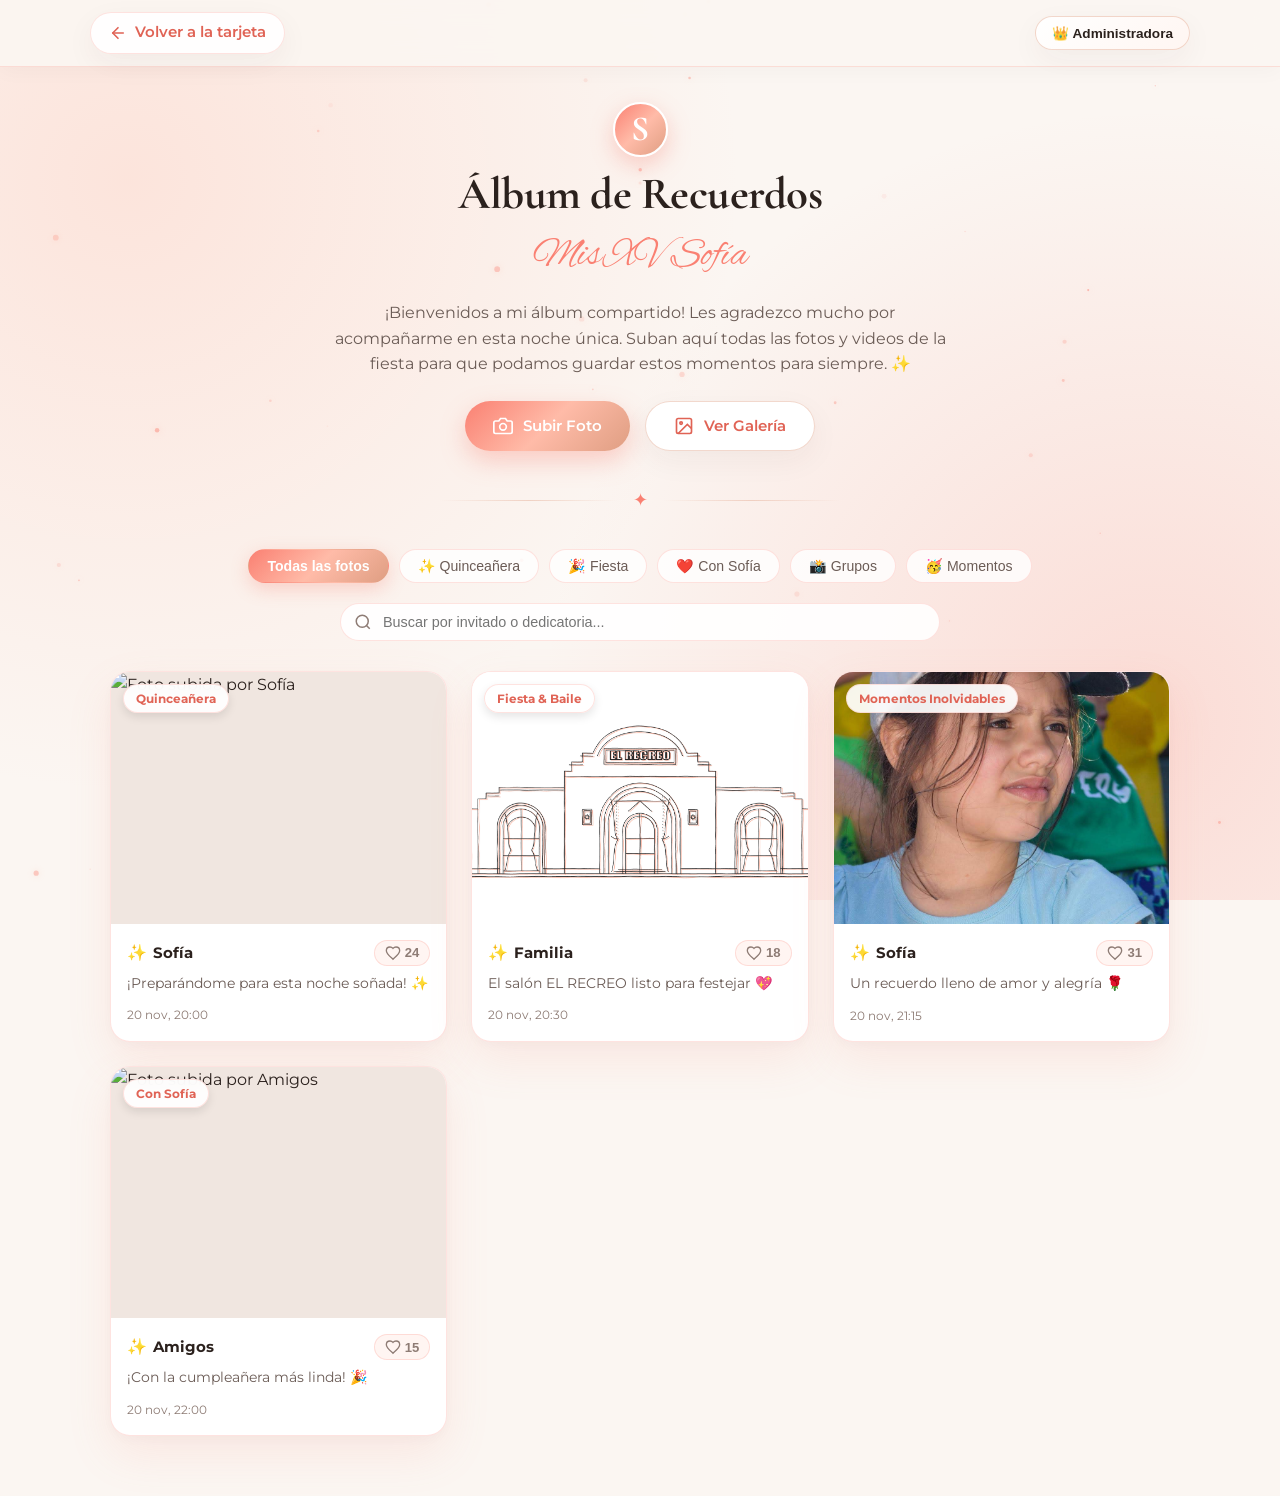
==== album/index.html @ 50b04f17 "Subir img al álbum oculto" ====
<!DOCTYPE html>
<html lang="es">

<head>
    <meta charset="UTF-8">
    <meta name="viewport" content="width=device-width, initial-scale=1.0">
    <title>Álbum de Fotos Compartido | Mis XV Sofía</title>

    <meta name="description"
        content="Álbum de fotos compartido para los 15 Años de Sofía. ¡Subí tus recuerdos y fotos de la fiesta!">
    <meta name="theme-color" content="#fa8072">

    <!-- Fuentes de Google Fonts -->
    <link rel="preconnect" href="https://fonts.googleapis.com">
    <link rel="preconnect" href="https://fonts.gstatic.com" crossorigin>
    <link
        href="https://fonts.googleapis.com/css2?family=Alex+Brush&family=Cormorant+Garamond:ital,wght@0,400;0,600;0,700;1,400;1,600&family=Montserrat:wght@300;400;500;600;700&display=swap"
        rel="stylesheet">

    <!-- Estilos del Álbum -->
    <link rel="stylesheet" href="style.css">
</head>

<body>

    <!-- Canvas de destellos de fondo -->
    <canvas id="sparkles-canvas"></canvas>

    <!-- NAVEGACIÓN Y HEADER DEL ÁLBUM -->
    <nav class="album-navbar">
        <div class="album-navbar-container">
            <!-- //cambiar enlace de retorno aquí si cambia la ruta -->
            <a href="../index.html" class="btn-back" title="Volver a la Invitación Digital">
                <svg viewBox="0 0 24 24" fill="none" stroke="currentColor" stroke-width="2.2" stroke-linecap="round" stroke-linejoin="round">
                    <line x1="19" y1="12" x2="5" y2="12"></line>
                    <polyline points="12 19 5 12 12 5"></polyline>
                </svg>
                <span>Volver a la tarjeta</span>
            </a>

            <div class="nav-actions">
                <button type="button" class="btn-admin-toggle" id="btn-admin-toggle" title="Modo Administradora para Sofía">
                    <span>👑 Administradora</span>
                </button>
            </div>
        </div>
    </nav>

    <!-- ENCABEZADO DE BIENVENIDA -->
    <header class="album-header-hero">
        <div class="monogram-badge">S</div>
        <h1 class="album-hero-title">Álbum de Recuerdos</h1>
        <div class="album-hero-subtitle">Mis XV Sofía</div>
        
        <p class="album-intro-text">
            ¡Bienvenidos a mi álbum compartido! Les agradezco mucho por acompañarme en esta noche única. 
            Suban aquí todas las fotos y videos de la fiesta para que podamos guardar estos momentos para siempre. ✨
        </p>

        <div class="album-quick-buttons">
            <a href="#upload-section" class="btn-cta btn-luxury" id="btn-toggle-upload">
                <svg width="20" height="20" viewBox="0 0 24 24" fill="none" stroke="currentColor" stroke-width="2">
                    <path d="M23 19a2 2 0 0 1-2 2H3a2 2 0 0 1-2-2V8a2 2 0 0 1 2-2h4l2-3h6l2 3h4a2 2 0 0 1 2 2z"></path>
                    <circle cx="12" cy="13" r="4"></circle>
                </svg>
                Subir Foto
            </a>

            <a href="#gallery-section" class="btn-cta btn-outline-luxury">
                <svg width="20" height="20" viewBox="0 0 24 24" fill="none" stroke="currentColor" stroke-width="2">
                    <rect x="3" y="3" width="18" height="18" rx="2" ry="2"></rect>
                    <circle cx="8.5" cy="8.5" r="1.5"></circle>
                    <polyline points="21 15 16 10 5 21"></polyline>
                </svg>
                Ver Galería
            </a>
        </div>
    </header>

    <div class="decorative-divider">
        <div class="divider-line"></div>
        <div class="divider-sparkle">✦</div>
        <div class="divider-line"></div>
    </div>

    <!-- SECCIÓN 1: FORMULARIO DE SUBIDA DE FOTOS (Oculta al entrar al álbum) -->
    <section class="upload-card-container" id="upload-section">
        <div class="upload-glass-card">
            <button type="button" class="upload-card-close-btn" id="upload-close-btn" title="Cerrar formulario">&times;</button>
            <h2 class="upload-card-title">
                <span>📸</span> Compartí tu Foto
            </h2>
            <p class="upload-card-subtitle">
                Elegí una foto de tu celular o computadora y dejá una dedicación para Sofía.
            </p>

            <form id="photo-upload-form">
                <div class="upload-form-grid">
                    <div class="form-group">
                        <label for="guest-name" class="form-label">Tu Nombre *</label>
                        <input type="text" id="guest-name" class="form-input" placeholder="Ej: María y Lucas" required>
                    </div>

                    <div class="form-group">
                        <label for="photo-category" class="form-label">Categoría</label>
                        <select id="photo-category" class="form-select">
                            <option value="Fiesta & Baile">🎉 Fiesta & Baile</option>
                            <option value="Quinceañera">✨ Quinceañera</option>
                            <option value="Con Sofía">❤️ Con Sofía</option>
                            <option value="Fotos Grupales">📸 Fotos Grupales</option>
                            <option value="Momentos Inolvidables">🥳 Momentos Inolvidables</option>
                        </select>
                    </div>

                    <div class="form-group full-width">
                        <label for="photo-caption" class="form-label">Dedicación o Mensaje (Opcional)</label>
                        <input type="text" id="photo-caption" class="form-input" placeholder="Escribí un mensaje lindo para la quinceañera...">
                    </div>

                    <div class="form-group full-width">
                        <label class="form-label">Seleccionar Imagen *</label>
                        
                        <div class="dropzone-box" id="dropzone">
                            <input type="file" id="photo-file" class="file-input-hidden" accept="image/*" required>
                            
                            <svg class="dropzone-icon" viewBox="0 0 24 24" fill="none" stroke="currentColor" stroke-width="1.8">
                                <path d="M21 15v4a2 2 0 0 1-2 2H5a2 2 0 0 1-2-2v-4"></path>
                                <polyline points="17 8 12 3 7 8"></polyline>
                                <line x1="12" y1="3" x2="12" y2="15"></line>
                            </svg>
                            <div class="dropzone-prompt">Hacé clic aquí o arrastrá tu foto</div>
                            <div class="dropzone-subprompt">Soporta formatos JPG, PNG, WEBP</div>
                        </div>

                        <!-- Previsualización de la foto antes de enviar -->
                        <div class="preview-container" id="preview-container">
                            <!-- //cambiar imagen de previsualización dinámicamente aquí -->
                            <img src="" alt="Vista previa" class="preview-img" id="preview-img">
                            <button type="button" class="btn-remove-preview" id="remove-preview-btn" title="Quitar imagen">&times;</button>
                        </div>
                    </div>
                </div>

                <div style="margin-top: 20px;">
                    <button type="submit" class="btn-cta btn-luxury upload-submit-btn">
                        <svg width="20" height="20" viewBox="0 0 24 24" fill="none" stroke="currentColor" stroke-width="2">
                            <line x1="22" y1="2" x2="11" y2="13"></line>
                            <polygon points="22 2 15 22 11 13 2 9 22 2"></polygon>
                        </svg>
                        Publicar en el Álbum
                    </button>
                </div>
            </form>
        </div>

        <div class="decorative-divider">
            <div class="divider-line"></div>
            <div class="divider-sparkle">✦</div>
            <div class="divider-line"></div>
        </div>
    </section>

    <!-- SECCIÓN 2: CONTROLES DE GALERÍA (FILTROS Y BÚSQUEDA) -->
    <div class="gallery-controls-container" id="gallery-section">
        <div class="filter-tabs">
            <button type="button" class="filter-tab-btn active" data-filter="ALL">Todas las fotos</button>
            <button type="button" class="filter-tab-btn" data-filter="Quinceañera">✨ Quinceañera</button>
            <button type="button" class="filter-tab-btn" data-filter="Fiesta & Baile">🎉 Fiesta</button>
            <button type="button" class="filter-tab-btn" data-filter="Con Sofía">❤️ Con Sofía</button>
            <button type="button" class="filter-tab-btn" data-filter="Fotos Grupales">📸 Grupos</button>
            <button type="button" class="filter-tab-btn" data-filter="Momentos Inolvidables">🥳 Momentos</button>
        </div>

        <div class="search-bar-row">
            <div class="search-input-wrapper">
                <svg viewBox="0 0 24 24" fill="none" stroke="currentColor" stroke-width="2">
                    <circle cx="11" cy="11" r="8"></circle>
                    <line x1="21" y1="21" x2="16.65" y2="16.65"></line>
                </svg>
                <input type="text" id="search-input" class="search-input" placeholder="Buscar por invitado o dedicatoria...">
            </div>
        </div>
    </div>

    <!-- SECCIÓN 3: GRID DE FOTOS EN LA GALERÍA -->
    <section class="gallery-section-container">
        <div class="gallery-grid" id="gallery-grid">
            <!-- Las fotos se cargarán dinámicamente mediante album.js -->
            <!-- //cambiar imagen aquí: Se autogeneran con fotos por defecto o fotos subidas -->
        </div>
    </section>

    <!-- MODAL LIGHTBOX (VISOR A PANTALLA COMPLETA) -->
    <div class="lightbox-backdrop" id="lightbox-modal" role="dialog" aria-modal="true">
        <div class="lightbox-content-card">
            <button type="button" class="lightbox-close-btn" id="lightbox-close-btn" title="Cerrar visor">&times;</button>

            <div class="lightbox-image-area">
                <!-- //cambiar imagen del lightbox aquí -->
                <img src="" alt="Vista ampliada" class="lightbox-main-img" id="lightbox-main-img">

                <button type="button" class="lightbox-nav-btn lightbox-prev-btn" id="lightbox-prev-btn" title="Foto anterior">
                    <svg width="24" height="24" viewBox="0 0 24 24" fill="none" stroke="currentColor" stroke-width="2.5">
                        <polyline points="15 18 9 12 15 6"></polyline>
                    </svg>
                </button>

                <button type="button" class="lightbox-nav-btn lightbox-next-btn" id="lightbox-next-btn" title="Siguiente foto">
                    <svg width="24" height="24" viewBox="0 0 24 24" fill="none" stroke="currentColor" stroke-width="2.5">
                        <polyline points="9 18 15 12 9 6"></polyline>
                    </svg>
                </button>
            </div>

            <div class="lightbox-details-area">
                <div class="lightbox-meta-header">
                    <div class="lightbox-category-badge" id="lightbox-category">Categoría</div>
                    <div class="lightbox-uploader-name" id="lightbox-uploader">Nombre</div>
                    <p class="lightbox-caption-text" id="lightbox-caption"></p>
                </div>

                <div class="lightbox-footer-row">
                    <span class="photo-date-text" id="lightbox-date"></span>

                    <button type="button" class="btn-like-heart" id="lightbox-like-btn">
                        <svg width="18" height="18" viewBox="0 0 24 24" fill="none" stroke="currentColor" stroke-width="2">
                            <path d="M12 21.35l-1.45-1.32C5.4 15.36 2 12.28 2 8.5 2 5.42 4.42 3 7.5 3c1.74 0 3.41.81 4.5 2.09C13.09 3.81 14.76 3 16.5 3 19.58 3 22 5.42 22 8.5c0 3.78-3.4 6.86-8.55 11.54L12 21.35z"/>
                        </svg>
                        <span id="lightbox-like-count">0</span>
                    </button>
                </div>
            </div>
        </div>
    </div>

    <!-- MODAL DE ACCESO ADMINISTRADORA -->
    <div class="admin-modal-backdrop" id="admin-modal" role="dialog" aria-modal="true">
        <div class="admin-modal-card">
            <button type="button" class="lightbox-close-btn" id="admin-close-btn" title="Cerrar">&times;</button>

            <div class="admin-modal-icon">👑</div>
            <h3 class="admin-modal-title">Modo Administradora</h3>
            <p class="admin-modal-text">Ingresá el PIN de seguridad de Sofía para gestionar y eliminar fotos del álbum.</p>

            <input type="password" id="admin-pin-input" class="pin-input-field" maxlength="8" placeholder="••••" autocomplete="off">
            
            <!-- //cambiar mensaje o PIN por defecto aquí (por defecto es 1515) -->
            <p class="pin-error-msg" id="pin-error-msg">PIN incorrecto. Intentá nuevamente.</p>

            <button type="button" class="btn-cta btn-luxury" id="admin-submit-btn" style="width: 100%;">
                Ingresar como Administradora
            </button>
        </div>
    </div>

    <!-- MODAL DE CONFIRMACIÓN SALIR DE MODO ADMINISTRADORA -->
    <div class="admin-modal-backdrop" id="admin-exit-modal" role="dialog" aria-modal="true">
        <div class="admin-modal-card">
            <button type="button" class="lightbox-close-btn" id="admin-exit-close-btn" title="Cerrar">&times;</button>

            <div class="admin-modal-icon admin-exit-icon">👑</div>
            <h3 class="admin-modal-title">¿Salir del Modo Administradora?</h3>
            <p class="admin-modal-text">Se desactivarán las funciones para gestionar y eliminar fotos del álbum.</p>

            <div class="admin-modal-actions">
                <button type="button" class="btn-cta btn-outline-luxury" id="admin-exit-cancel-btn">
                    Cancelar
                </button>
                <button type="button" class="btn-cta btn-luxury btn-danger-luxury" id="admin-exit-confirm-btn">
                    Sí, salir
                </button>
            </div>
        </div>
    </div>

    <!-- MODAL DE CONFIRMACIÓN ELIMINAR FOTO -->
    <div class="admin-modal-backdrop" id="delete-photo-modal" role="dialog" aria-modal="true">
        <div class="admin-modal-card">
            <button type="button" class="lightbox-close-btn" id="delete-close-btn" title="Cerrar">&times;</button>

            <div class="admin-modal-icon admin-exit-icon">🗑️</div>
            <h3 class="admin-modal-title">¿Eliminar foto?</h3>
            <p class="admin-modal-text">Esta acción no se puede deshacer. La foto se eliminará permanentemente del álbum.</p>

            <div class="admin-modal-actions">
                <button type="button" class="btn-cta btn-outline-luxury" id="delete-cancel-btn">
                    Cancelar
                </button>
                <button type="button" class="btn-cta btn-luxury btn-danger-luxury" id="delete-confirm-btn">
                    Sí, eliminar
                </button>
            </div>
        </div>
    </div>

    <!-- TOAST DE NOTIFICACIONES -->
    <div class="album-toast" id="album-toast">Mensaje de notificación</div>

    <!-- SCRIPT PRINCIPAL DEL ÁLBUM -->
    <script src="album.js"></script>
</body>

</html>
---- album/style.css ----
/* ==========================================================================
   ESTILOS DEDICADOS - ÁLBUM COMPARTIDO DE FOTOS (MIS XV SOFÍA)
   Colores Principales: #ffbba8 (Peach suave) & #fa8072 (Salmón coral)
   ========================================================================== */

:root {
  --primary: #fa8072;
  --primary-light: #ffbba8;
  --primary-dark: #e06355;
  --primary-glow: rgba(250, 128, 114, 0.35);

  --rose-gold: #df9e82;
  --gold-accent: #cda26f;
  --gold-gradient: linear-gradient(135deg, #fa8072 0%, #ffbba8 50%, #df9e82 100%);

  --bg-page: #fbf6f2;
  --bg-card: #ffffff;
  --bg-glass: rgba(255, 255, 255, 0.94);

  --text-main: #2b211d;
  --text-muted: #6b5c56;
  --text-light: #8e7c75;

  --border-delicate: rgba(250, 128, 114, 0.22);
  --border-gold: rgba(223, 158, 130, 0.4);

  --shadow-subtle: 0 10px 30px rgba(74, 44, 38, 0.05);
  --shadow-card: 0 18px 45px rgba(250, 128, 114, 0.12), 0 4px 15px rgba(0, 0, 0, 0.03);
  --shadow-float: 0 15px 35px rgba(250, 128, 114, 0.25);

  --font-serif: 'Cormorant Garamond', 'Playfair Display', Georgia, serif;
  --font-script: 'Alex Brush', 'Great Vibes', cursive;
  --font-sans: 'Montserrat', -apple-system, BlinkMacSystemFont, 'Segoe UI', Roboto, sans-serif;
}

/* Reset básico */
*,
*::before,
*::after {
  box-sizing: border-box;
  margin: 0;
  padding: 0;
}

html {
  scroll-behavior: smooth;
  font-size: 16px;
}

body {
  font-family: var(--font-sans);
  background-color: var(--bg-page);
  color: var(--text-main);
  line-height: 1.6;
  min-height: 100vh;
  position: relative;
  overflow-x: hidden;
  background-image:
    radial-gradient(circle at 10% 20%, rgba(255, 187, 168, 0.3) 0%, transparent 45%),
    radial-gradient(circle at 90% 80%, rgba(250, 128, 114, 0.22) 0%, transparent 45%);
  background-attachment: fixed;
  padding-bottom: 60px;
}

/* Canvas de destellos de fondo */
#sparkles-canvas {
  position: fixed;
  top: 0;
  left: 0;
  width: 100%;
  height: 100%;
  pointer-events: none;
  z-index: 1;
}

/* ==========================================================================
   NAVEGACIÓN / HEADER
   ========================================================================== */
.album-navbar {
  position: sticky;
  top: 0;
  z-index: 100;
  background: rgba(251, 246, 242, 0.88);
  backdrop-filter: blur(12px);
  -webkit-backdrop-filter: blur(12px);
  border-bottom: 1px solid var(--border-delicate);
  box-shadow: 0 4px 20px rgba(0, 0, 0, 0.03);
  padding: 12px 24px;
}

.album-navbar-container {
  max-width: 1100px;
  margin: 0 auto;
  display: flex;
  justify-content: space-between;
  align-items: center;
  gap: 15px;
}

.btn-back {
  display: inline-flex;
  align-items: center;
  gap: 8px;
  text-decoration: none;
  color: var(--primary-dark);
  font-weight: 600;
  font-size: 0.92rem;
  padding: 8px 18px;
  background: rgba(255, 255, 255, 0.9);
  border: 1px solid var(--border-delicate);
  border-radius: 50px;
  transition: all 0.3s ease;
  box-shadow: var(--shadow-subtle);
}

.btn-back:hover {
  background: var(--primary);
  color: #ffffff;
  border-color: var(--primary);
  transform: translateY(-2px);
  box-shadow: 0 6px 16px rgba(250, 128, 114, 0.3);
}

.btn-back svg {
  width: 18px;
  height: 18px;
  transition: transform 0.3s ease;
}

.btn-back:hover svg {
  transform: translateX(-3px);
}

.nav-actions {
  display: flex;
  align-items: center;
  gap: 12px;
}

.btn-admin-toggle {
  display: inline-flex;
  align-items: center;
  gap: 6px;
  background: linear-gradient(135deg, #ffffff 0%, #fff6f2 100%);
  border: 1px solid var(--border-gold);
  color: var(--text-main);
  padding: 8px 16px;
  border-radius: 50px;
  font-size: 0.85rem;
  font-weight: 600;
  cursor: pointer;
  transition: all 0.3s ease;
  box-shadow: var(--shadow-subtle);
}

.btn-admin-toggle:hover {
  border-color: var(--primary);
  color: var(--primary-dark);
  transform: translateY(-2px);
  box-shadow: 0 6px 16px rgba(223, 158, 130, 0.25);
}

.admin-active-badge {
  display: none;
  background: var(--primary-dark);
  color: #ffffff;
  font-size: 0.75rem;
  padding: 4px 10px;
  border-radius: 20px;
  font-weight: 700;
  letter-spacing: 0.5px;
  text-transform: uppercase;
  box-shadow: 0 2px 8px rgba(224, 99, 85, 0.4);
}

body.admin-mode .admin-active-badge {
  display: inline-block;
}

/* ==========================================================================
   BANNER DE ENCABEZADO
   ========================================================================== */
.album-header-hero {
  position: relative;
  z-index: 2;
  max-width: 900px;
  margin: 35px auto 25px auto;
  text-align: center;
  padding: 0 20px;
}

.monogram-badge {
  width: 55px;
  height: 55px;
  margin: 0 auto 12px auto;
  border-radius: 50%;
  background: var(--gold-gradient);
  color: #ffffff;
  font-family: var(--font-serif);
  font-size: 2.2rem;
  font-weight: 700;
  display: flex;
  align-items: center;
  justify-content: center;
  box-shadow: 0 8px 22px rgba(250, 128, 114, 0.35);
  border: 2px solid #ffffff;
}

.album-hero-title {
  font-family: var(--font-serif);
  font-size: 2.8rem;
  font-weight: 700;
  color: var(--text-main);
  letter-spacing: -0.5px;
  margin-bottom: 4px;
  line-height: 1.15;
}

.album-hero-subtitle {
  font-family: var(--font-script);
  font-size: 2.5rem;
  color: var(--primary);
  margin-bottom: 12px;
}

.album-intro-text {
  max-width: 620px;
  margin: 0 auto 24px auto;
  color: var(--text-muted);
  font-size: 1rem;
  line-height: 1.6;
}

.album-quick-buttons {
  display: flex;
  justify-content: center;
  gap: 15px;
  flex-wrap: wrap;
}

/* Botones con diseño de lujo */
.btn-cta {
  display: inline-flex;
  align-items: center;
  justify-content: center;
  gap: 10px;
  padding: 12px 28px;
  border-radius: 50px;
  font-family: var(--font-sans);
  font-size: 0.95rem;
  font-weight: 600;
  text-decoration: none;
  cursor: pointer;
  border: none;
  transition: all 0.35s cubic-bezier(0.25, 1, 0.5, 1);
}

.btn-luxury {
  background: var(--gold-gradient);
  color: #ffffff;
  box-shadow: 0 10px 25px rgba(250, 128, 114, 0.35);
}

.btn-luxury:hover {
  transform: translateY(-3px) scale(1.02);
  box-shadow: 0 15px 32px rgba(250, 128, 114, 0.45);
}

.btn-outline-luxury {
  background: var(--bg-card);
  color: var(--primary-dark);
  border: 1px solid var(--border-gold);
  box-shadow: var(--shadow-subtle);
}

.btn-outline-luxury:hover {
  border-color: var(--primary);
  background: rgba(255, 187, 168, 0.15);
  transform: translateY(-3px);
  box-shadow: 0 10px 25px rgba(250, 128, 114, 0.18);
}

/* Divisores decorativos */
.decorative-divider {
  display: flex;
  align-items: center;
  justify-content: center;
  gap: 15px;
  max-width: 400px;
  margin: 35px auto;
}

.divider-line {
  flex: 1;
  height: 1px;
  background: linear-gradient(90deg, transparent, var(--border-gold), transparent);
}

.divider-sparkle {
  color: var(--primary);
  font-size: 1.1rem;
}

/* ==========================================================================
   SECCIÓN 1: FORMULARIO DE SUBIDA (COMPARTIR FOTO)
   ========================================================================== */
.upload-card-container {
  position: relative;
  z-index: 2;
  max-width: 780px;
  margin: 0 auto 40px auto;
  padding: 0 20px;
  display: none; /* Oculta por defecto al entrar al álbum */
}

.upload-card-container.active {
  display: block;
  animation: fadeInUpload 0.4s cubic-bezier(0.16, 1, 0.3, 1) forwards;
}

@keyframes fadeInUpload {
  from {
    opacity: 0;
    transform: translateY(-16px);
  }
  to {
    opacity: 1;
    transform: translateY(0);
  }
}

.upload-glass-card {
  background: var(--bg-glass);
  backdrop-filter: blur(16px);
  -webkit-backdrop-filter: blur(16px);
  border: 1px solid var(--border-gold);
  border-radius: 24px;
  padding: 32px;
  box-shadow: var(--shadow-card);
  position: relative;
  overflow: hidden;
}

/* Botón cerrar tarjeta de subida */
.upload-card-close-btn {
  position: absolute;
  top: 18px;
  right: 18px;
  background: rgba(223, 158, 130, 0.15);
  border: 1px solid var(--border-gold);
  width: 36px;
  height: 36px;
  border-radius: 50%;
  cursor: pointer;
  font-size: 1.35rem;
  line-height: 1;
  display: flex;
  align-items: center;
  justify-content: center;
  color: var(--text-main);
  transition: all 0.3s ease;
  z-index: 10;
}

.upload-card-close-btn:hover {
  background: var(--primary);
  color: #ffffff;
  transform: rotate(90deg) scale(1.06);
  box-shadow: 0 4px 12px rgba(250, 128, 114, 0.35);
}

.upload-card-title {
  font-family: var(--font-serif);
  font-size: 1.8rem;
  font-weight: 700;
  color: var(--text-main);
  text-align: center;
  margin-bottom: 6px;
  display: flex;
  align-items: center;
  justify-content: center;
  gap: 10px;
  padding: 0 40px;
}

.upload-card-subtitle {
  text-align: center;
  color: var(--text-muted);
  font-size: 0.92rem;
  margin-bottom: 24px;
}

.upload-form-grid {
  display: grid;
  grid-template-columns: 1fr 1fr;
  gap: 18px;
}

@media (max-width: 640px) {
  .upload-form-grid {
    grid-template-columns: 1fr;
  }
}

.form-group {
  display: flex;
  flex-direction: column;
  gap: 6px;
}

.form-group.full-width {
  grid-column: 1 / -1;
}

.form-label {
  font-size: 0.85rem;
  font-weight: 600;
  color: var(--text-main);
  text-transform: uppercase;
  letter-spacing: 0.5px;
}

.form-input,
.form-select {
  width: 100%;
  padding: 12px 16px;
  border-radius: 12px;
  border: 1px solid rgba(223, 158, 130, 0.4);
  background: rgba(255, 255, 255, 0.9);
  font-family: var(--font-sans);
  font-size: 0.95rem;
  color: var(--text-main);
  outline: none;
  transition: all 0.3s ease;
}

.form-input:focus,
.form-select:focus {
  border-color: var(--primary);
  box-shadow: 0 0 0 4px rgba(250, 128, 114, 0.18);
  background: #ffffff;
}

/* Área de Dropzone */
.dropzone-box {
  border: 2px dashed rgba(250, 128, 114, 0.45);
  border-radius: 16px;
  padding: 25px 20px;
  text-align: center;
  background: rgba(255, 255, 255, 0.6);
  cursor: pointer;
  transition: all 0.3s ease;
  position: relative;
  display: flex;
  flex-direction: column;
  align-items: center;
  justify-content: center;
  min-height: 150px;
}

.dropzone-box:hover,
.dropzone-box.dragover {
  border-color: var(--primary);
  background: rgba(255, 187, 168, 0.2);
  transform: scale(1.01);
}

.dropzone-icon {
  width: 44px;
  height: 44px;
  color: var(--primary);
  margin-bottom: 10px;
}

.dropzone-prompt {
  font-size: 0.92rem;
  font-weight: 600;
  color: var(--text-main);
}

.dropzone-subprompt {
  font-size: 0.8rem;
  color: var(--text-light);
  margin-top: 4px;
}

.file-input-hidden {
  position: absolute;
  top: 0;
  left: 0;
  width: 100%;
  height: 100%;
  opacity: 0;
  cursor: pointer;
}

/* Vista previa de imagen antes de subir */
.preview-container {
  display: none;
  margin-top: 15px;
  position: relative;
  border-radius: 12px;
  overflow: hidden;
  border: 1px solid var(--border-gold);
  max-height: 220px;
}

.preview-container.active {
  display: block;
}

.preview-img {
  width: 100%;
  height: 200px;
  object-fit: cover;
  display: block;
}

.btn-remove-preview {
  position: absolute;
  top: 10px;
  right: 10px;
  background: rgba(0, 0, 0, 0.65);
  color: #ffffff;
  border: none;
  width: 30px;
  height: 30px;
  border-radius: 50%;
  cursor: pointer;
  display: flex;
  align-items: center;
  justify-content: center;
  font-size: 1rem;
  transition: background 0.2s ease;
}

.btn-remove-preview:hover {
  background: var(--primary-dark);
}

.upload-submit-btn {
  margin-top: 10px;
  width: 100%;
}

/* ==========================================================================
   SECCIÓN 2: FILTROS Y BÚSQUEDA
   ========================================================================== */
.gallery-controls-container {
  position: relative;
  z-index: 2;
  max-width: 1100px;
  margin: 0 auto 30px auto;
  padding: 0 20px;
  display: flex;
  flex-direction: column;
  gap: 20px;
}

.filter-tabs {
  display: flex;
  justify-content: center;
  align-items: center;
  gap: 10px;
  flex-wrap: wrap;
}

.filter-tab-btn {
  background: rgba(255, 255, 255, 0.8);
  border: 1px solid var(--border-delicate);
  color: var(--text-muted);
  padding: 8px 18px;
  border-radius: 50px;
  font-size: 0.88rem;
  font-weight: 500;
  cursor: pointer;
  transition: all 0.3s ease;
}

.filter-tab-btn:hover {
  background: #ffffff;
  color: var(--primary-dark);
  border-color: var(--border-gold);
}

.filter-tab-btn.active {
  background: var(--gold-gradient);
  color: #ffffff;
  border-color: transparent;
  font-weight: 600;
  box-shadow: 0 6px 18px rgba(250, 128, 114, 0.3);
}

.search-bar-row {
  display: flex;
  justify-content: space-between;
  align-items: center;
  gap: 15px;
  max-width: 600px;
  margin: 0 auto;
  width: 100%;
}

.search-input-wrapper {
  position: relative;
  width: 100%;
}

.search-input-wrapper svg {
  position: absolute;
  left: 14px;
  top: 50%;
  transform: translateY(-50%);
  width: 18px;
  height: 18px;
  color: var(--text-light);
}

.search-input {
  width: 100%;
  padding: 10px 16px 10px 42px;
  border-radius: 50px;
  border: 1px solid var(--border-delicate);
  background: rgba(255, 255, 255, 0.9);
  outline: none;
  font-size: 0.9rem;
  transition: all 0.3s ease;
}

.search-input:focus {
  border-color: var(--primary);
  box-shadow: 0 0 0 3px rgba(250, 128, 114, 0.15);
  background: #ffffff;
}

/* ==========================================================================
   SECCIÓN 3: GALERÍA DE FOTOS
   ========================================================================== */
.gallery-section-container {
  position: relative;
  z-index: 2;
  max-width: 1100px;
  margin: 0 auto;
  padding: 0 20px;
}

.gallery-grid {
  display: grid;
  grid-template-columns: repeat(auto-fill, minmax(280px, 1fr));
  gap: 24px;
}

/* Tarjeta individual de foto */
.photo-card {
  background: var(--bg-card);
  border-radius: 20px;
  overflow: hidden;
  box-shadow: var(--shadow-card);
  border: 1px solid var(--border-delicate);
  transition: all 0.4s cubic-bezier(0.175, 0.885, 0.32, 1.275);
  display: flex;
  flex-direction: column;
  position: relative;
  animation: fadeInCard 0.5s ease forwards;
}

@keyframes fadeInCard {
  from {
    opacity: 0;
    transform: translateY(20px);
  }
  to {
    opacity: 1;
    transform: translateY(0);
  }
}

.photo-card:hover {
  transform: translateY(-8px);
  box-shadow: 0 22px 48px rgba(250, 128, 114, 0.22);
  border-color: var(--border-gold);
}

.photo-img-wrapper {
  position: relative;
  width: 100%;
  aspect-ratio: 4 / 3;
  overflow: hidden;
  cursor: pointer;
  background: #f0e6e0;
}

.photo-img {
  width: 100%;
  height: 100%;
  object-fit: cover;
  transition: transform 0.6s cubic-bezier(0.25, 1, 0.5, 1);
}

.photo-card:hover .photo-img {
  transform: scale(1.08);
}

.photo-overlay-view {
  position: absolute;
  inset: 0;
  background: rgba(0, 0, 0, 0.3);
  display: flex;
  align-items: center;
  justify-content: center;
  opacity: 0;
  transition: opacity 0.3s ease;
}

.photo-card:hover .photo-overlay-view {
  opacity: 1;
}

.view-zoom-badge {
  background: rgba(255, 255, 255, 0.9);
  color: var(--primary-dark);
  padding: 8px 16px;
  border-radius: 50px;
  font-size: 0.85rem;
  font-weight: 600;
  display: flex;
  align-items: center;
  gap: 6px;
  transform: scale(0.9);
  transition: transform 0.3s ease;
}

.photo-card:hover .view-zoom-badge {
  transform: scale(1);
}

/* Tag de Categoría sobre la imagen */
.photo-category-tag {
  position: absolute;
  top: 12px;
  left: 12px;
  background: rgba(255, 255, 255, 0.92);
  backdrop-filter: blur(6px);
  color: var(--primary-dark);
  font-size: 0.75rem;
  font-weight: 700;
  padding: 4px 12px;
  border-radius: 20px;
  box-shadow: 0 4px 10px rgba(0, 0, 0, 0.1);
  border: 1px solid var(--border-delicate);
}

/* Botón de eliminación solo en Modo Admin */
.btn-delete-photo {
  display: none;
  position: absolute;
  top: 12px;
  right: 12px;
  background: #e06355;
  color: #ffffff;
  border: none;
  width: 34px;
  height: 34px;
  border-radius: 50%;
  cursor: pointer;
  z-index: 10;
  box-shadow: 0 4px 12px rgba(224, 99, 85, 0.4);
  transition: all 0.3s ease;
  align-items: center;
  justify-content: center;
}

body.admin-mode .btn-delete-photo {
  display: flex;
}

.btn-delete-photo:hover {
  background: #c0392b;
  transform: scale(1.15) rotate(5deg);
}

.photo-card-info {
  padding: 16px;
  display: flex;
  flex-direction: column;
  gap: 8px;
  flex-grow: 1;
  justify-content: space-between;
}

.photo-author-row {
  display: flex;
  justify-content: space-between;
  align-items: center;
}

.photo-author-name {
  font-weight: 700;
  font-size: 0.95rem;
  color: var(--text-main);
  display: flex;
  align-items: center;
  gap: 6px;
}

.photo-author-icon {
  color: var(--primary);
  font-size: 1rem;
}

.btn-like-heart {
  background: rgba(255, 187, 168, 0.15);
  border: 1px solid var(--border-delicate);
  color: var(--text-light);
  padding: 4px 10px;
  border-radius: 20px;
  font-size: 0.82rem;
  font-weight: 600;
  cursor: pointer;
  display: inline-flex;
  align-items: center;
  gap: 4px;
  transition: all 0.3s ease;
}

.btn-like-heart:hover,
.btn-like-heart.liked {
  background: rgba(250, 128, 114, 0.15);
  color: var(--primary-dark);
  border-color: var(--primary);
}

.btn-like-heart.liked svg {
  fill: var(--primary);
  stroke: var(--primary);
  animation: heartPulse 0.4s ease;
}

@keyframes heartPulse {
  0% { transform: scale(1); }
  50% { transform: scale(1.3); }
  100% { transform: scale(1); }
}

.photo-caption-text {
  font-size: 0.88rem;
  color: var(--text-muted);
  line-height: 1.4;
}

.photo-date-text {
  font-size: 0.75rem;
  color: var(--text-light);
  margin-top: 4px;
}

/* Estado vacío de Galería */
.empty-gallery-box {
  grid-column: 1 / -1;
  text-align: center;
  padding: 60px 20px;
  background: var(--bg-glass);
  border-radius: 24px;
  border: 1px dashed var(--border-gold);
}

.empty-gallery-icon {
  font-size: 3.5rem;
  margin-bottom: 12px;
}

.empty-gallery-title {
  font-family: var(--font-serif);
  font-size: 1.6rem;
  color: var(--text-main);
  margin-bottom: 6px;
}

.empty-gallery-text {
  color: var(--text-muted);
  font-size: 0.95rem;
}

/* ==========================================================================
   MODAL LIGHTBOX (VISOR DE FOTOS)
   ========================================================================== */
.lightbox-backdrop {
  position: fixed;
  inset: 0;
  z-index: 1000;
  background: rgba(20, 15, 14, 0.88);
  backdrop-filter: blur(12px);
  -webkit-backdrop-filter: blur(12px);
  display: flex;
  align-items: center;
  justify-content: center;
  opacity: 0;
  visibility: hidden;
  transition: all 0.3s ease;
  padding: 20px;
}

.lightbox-backdrop.active {
  opacity: 1;
  visibility: visible;
}

.lightbox-content-card {
  background: var(--bg-card);
  max-width: 950px;
  width: 100%;
  max-height: 90vh;
  border-radius: 24px;
  overflow: hidden;
  box-shadow: 0 30px 70px rgba(0, 0, 0, 0.4);
  display: grid;
  grid-template-columns: 1.4fr 1fr;
  position: relative;
  transform: scale(0.95);
  transition: transform 0.3s cubic-bezier(0.175, 0.885, 0.32, 1.275);
}

.lightbox-backdrop.active .lightbox-content-card {
  transform: scale(1);
}

@media (max-width: 768px) {
  .lightbox-content-card {
    grid-template-columns: 1fr;
    max-height: 94vh;
    overflow-y: auto;
  }
}

.lightbox-image-area {
  background: #110e0d;
  display: flex;
  align-items: center;
  justify-content: center;
  position: relative;
  min-height: 300px;
}

.lightbox-main-img {
  max-width: 100%;
  max-height: 75vh;
  object-fit: contain;
  display: block;
}

.lightbox-nav-btn {
  position: absolute;
  top: 50%;
  transform: translateY(-50%);
  background: rgba(255, 255, 255, 0.2);
  color: #ffffff;
  border: none;
  width: 44px;
  height: 44px;
  border-radius: 50%;
  cursor: pointer;
  display: flex;
  align-items: center;
  justify-content: center;
  transition: all 0.3s ease;
  backdrop-filter: blur(4px);
}

.lightbox-nav-btn:hover {
  background: var(--primary);
  transform: translateY(-50%) scale(1.1);
}

.lightbox-prev-btn { left: 15px; }
.lightbox-next-btn { right: 15px; }

.lightbox-details-area {
  padding: 30px;
  display: flex;
  flex-direction: column;
  justify-content: space-between;
  background: #ffffff;
}

.lightbox-close-btn {
  position: absolute;
  top: 15px;
  right: 15px;
  background: rgba(0, 0, 0, 0.1);
  border: none;
  width: 36px;
  height: 36px;
  border-radius: 50%;
  cursor: pointer;
  font-size: 1.2rem;
  display: flex;
  align-items: center;
  justify-content: center;
  color: var(--text-main);
  transition: all 0.3s ease;
  z-index: 10;
}

.lightbox-close-btn:hover {
  background: var(--primary);
  color: #ffffff;
}

.lightbox-meta-header {
  display: flex;
  flex-direction: column;
  gap: 10px;
}

.lightbox-uploader-name {
  font-family: var(--font-serif);
  font-size: 1.8rem;
  font-weight: 700;
  color: var(--text-main);
}

.lightbox-category-badge {
  align-self: flex-start;
  background: rgba(255, 187, 168, 0.25);
  color: var(--primary-dark);
  font-size: 0.8rem;
  font-weight: 700;
  padding: 4px 12px;
  border-radius: 20px;
}

.lightbox-caption-text {
  font-size: 1rem;
  color: var(--text-muted);
  line-height: 1.6;
  margin: 15px 0;
}

.lightbox-footer-row {
  display: flex;
  justify-content: space-between;
  align-items: center;
  border-top: 1px solid var(--border-delicate);
  padding-top: 15px;
}

/* ==========================================================================
   MODAL ADMIN (ACCESO CON CLAVE)
   ========================================================================== */
.admin-modal-backdrop {
  position: fixed;
  inset: 0;
  z-index: 1100;
  background: rgba(20, 15, 14, 0.8);
  backdrop-filter: blur(10px);
  display: flex;
  align-items: center;
  justify-content: center;
  opacity: 0;
  visibility: hidden;
  transition: all 0.3s ease;
  padding: 20px;
}

.admin-modal-backdrop.active {
  opacity: 1;
  visibility: visible;
}

.admin-modal-card {
  background: var(--bg-card);
  max-width: 420px;
  width: 100%;
  border-radius: 24px;
  padding: 30px;
  box-shadow: 0 20px 50px rgba(0, 0, 0, 0.3);
  border: 1px solid var(--border-gold);
  text-align: center;
  position: relative;
  transform: translateY(20px);
  transition: transform 0.3s ease;
}

.admin-modal-backdrop.active .admin-modal-card {
  transform: translateY(0);
}

.admin-modal-icon {
  width: 50px;
  height: 50px;
  background: rgba(255, 187, 168, 0.3);
  border-radius: 50%;
  display: flex;
  align-items: center;
  justify-content: center;
  margin: 0 auto 15px auto;
  font-size: 1.6rem;
}

.admin-modal-title {
  font-family: var(--font-serif);
  font-size: 1.6rem;
  font-weight: 700;
  margin-bottom: 6px;
}

.admin-modal-text {
  font-size: 0.9rem;
  color: var(--text-muted);
  margin-bottom: 20px;
}

.pin-input-field {
  width: 100%;
  text-align: center;
  font-size: 1.4rem;
  letter-spacing: 6px;
  font-weight: 700;
  padding: 12px;
  border-radius: 12px;
  border: 2px solid var(--border-gold);
  margin-bottom: 15px;
  outline: none;
}

.pin-input-field:focus {
  border-color: var(--primary);
  box-shadow: 0 0 0 4px rgba(250, 128, 114, 0.2);
}

.pin-error-msg {
  color: #e06355;
  font-size: 0.85rem;
  font-weight: 600;
  margin-bottom: 12px;
  display: none;
}

.admin-exit-icon {
  background: rgba(224, 99, 85, 0.15);
  color: var(--primary-dark);
}

.admin-modal-actions {
  display: flex;
  gap: 12px;
  justify-content: center;
  margin-top: 20px;
}

.admin-modal-actions .btn-cta {
  flex: 1;
  padding: 11px 16px;
  font-size: 0.9rem;
  border-radius: 14px;
}

.btn-danger-luxury {
  background: linear-gradient(135deg, #e06355 0%, #fa8072 100%);
  color: #ffffff;
  box-shadow: 0 10px 25px rgba(224, 99, 85, 0.35);
}

.btn-danger-luxury:hover {
  transform: translateY(-3px) scale(1.02);
  box-shadow: 0 15px 32px rgba(224, 99, 85, 0.45);
}

/* ==========================================================================
   TOAST NOTIFICACIONES
   ========================================================================== */
.album-toast {
  position: fixed;
  bottom: 30px;
  right: 30px;
  background: var(--text-main);
  color: #ffffff;
  padding: 12px 24px;
  border-radius: 50px;
  font-size: 0.9rem;
  font-weight: 600;
  box-shadow: 0 10px 25px rgba(0, 0, 0, 0.25);
  display: flex;
  align-items: center;
  gap: 10px;
  transform: translateY(100px);
  opacity: 0;
  transition: all 0.4s cubic-bezier(0.175, 0.885, 0.32, 1.275);
  z-index: 2000;
}

.album-toast.show {
  transform: translateY(0);
  opacity: 1;
}

.album-toast.success {
  background: #27ae60;
}

.album-toast.danger {
  background: #e06355;
}

/* ==========================================================================
   RESPONSIVE DESIGN
   ========================================================================== */
@media (max-width: 576px) {
  .album-hero-title {
    font-size: 2.2rem;
  }
  .album-hero-subtitle {
    font-size: 2rem;
  }
  .upload-glass-card {
    padding: 20px 16px;
  }
  .gallery-grid {
    grid-template-columns: 1fr;
  }
}
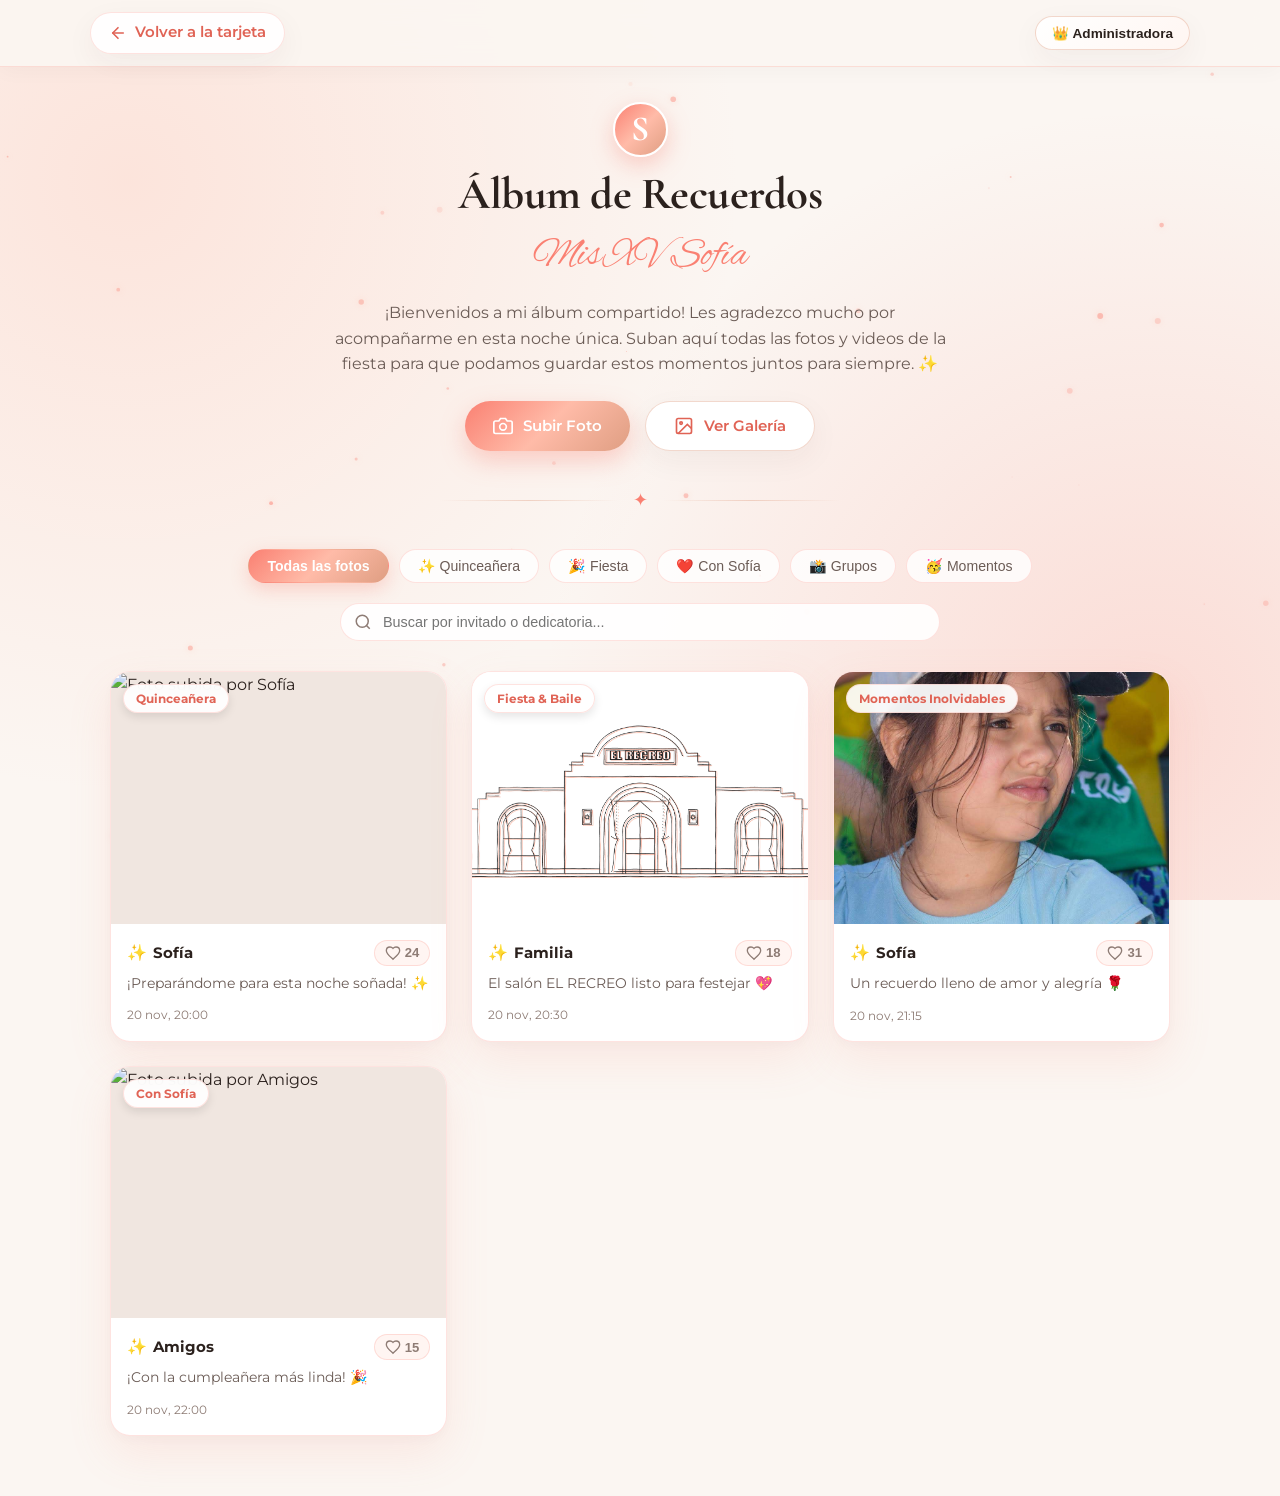
==== commit 1a5fbdcd: "Ajustes en txt" ====
--- a/album/index.html
+++ b/album/index.html
@@ -54,7 +54,8 @@
         
         <p class="album-intro-text">
             ¡Bienvenidos a mi álbum compartido! Les agradezco mucho por acompañarme en esta noche única. 
-            Suban aquí todas las fotos y videos de la fiesta para que podamos guardar estos momentos para siempre. ✨
+
+            Suban aquí todas las fotos y videos de la fiesta para que podamos guardar estos momentos juntos para siempre. ✨
         </p>
 
         <div class="album-quick-buttons">
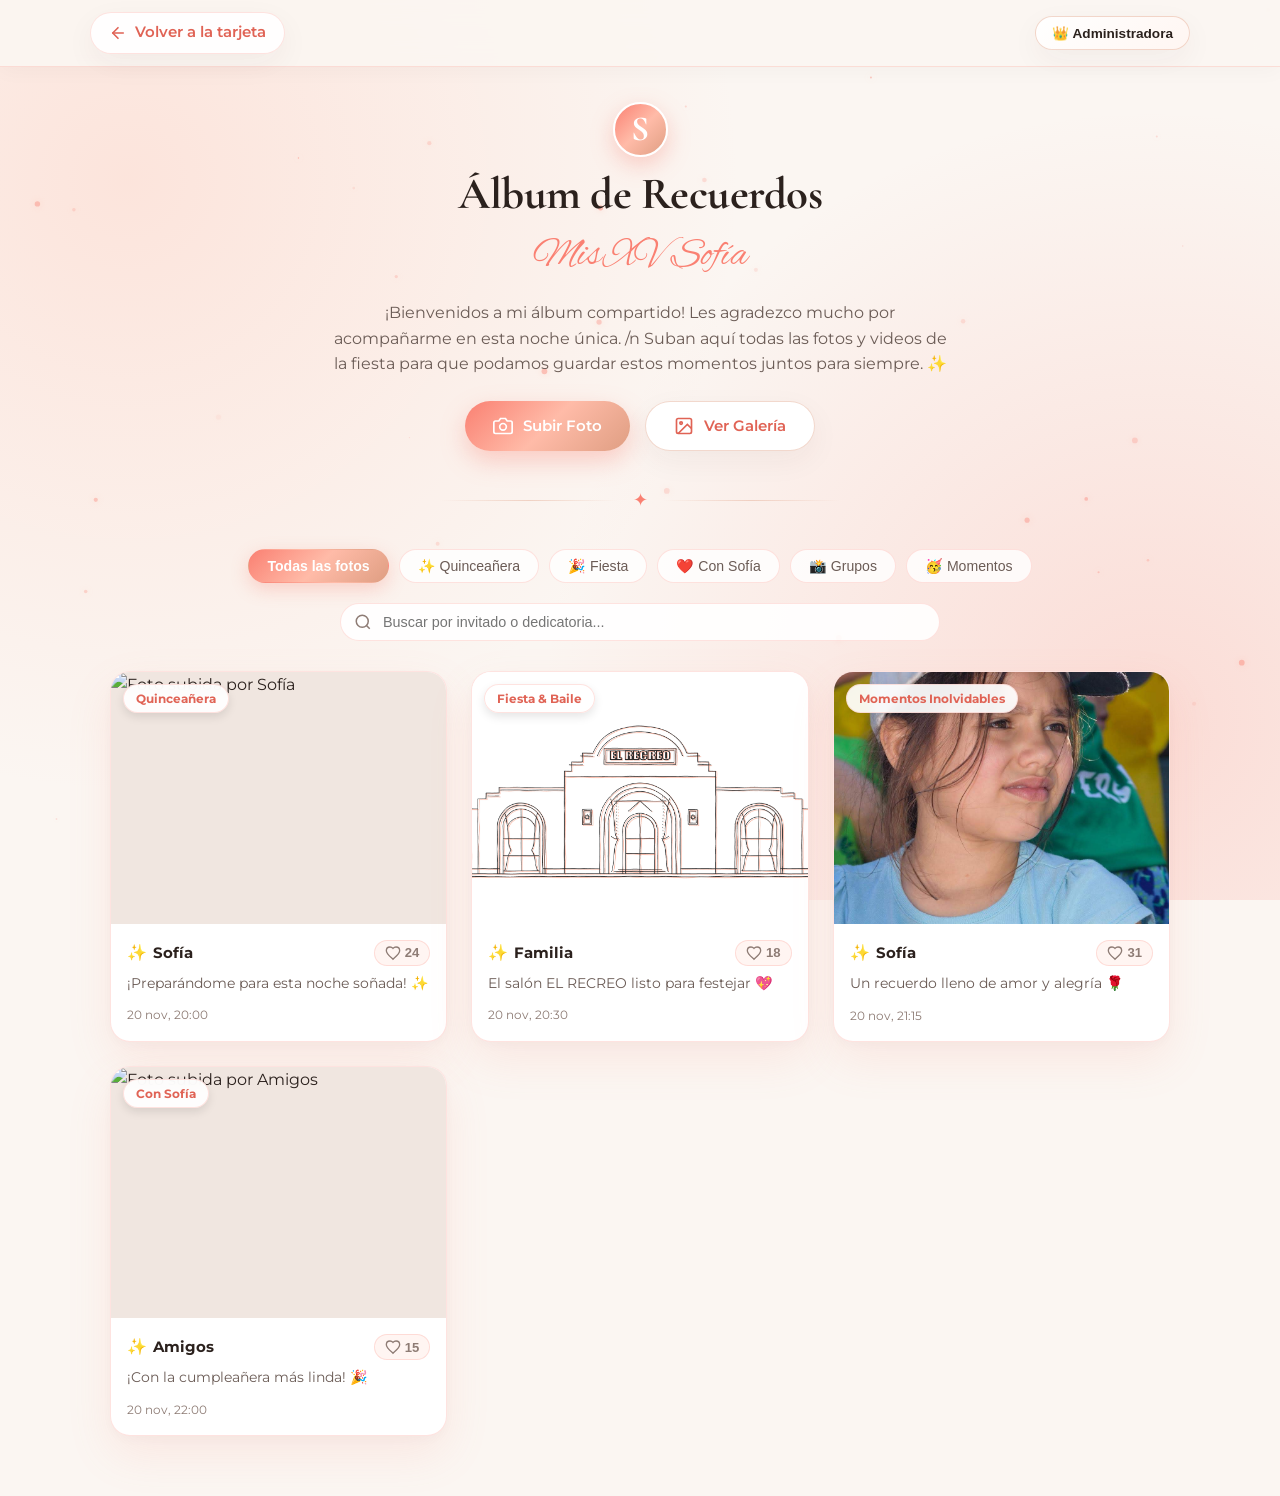
==== commit b7cc0885: "/n en album" ====
--- a/album/index.html
+++ b/album/index.html
@@ -54,7 +54,7 @@
         
         <p class="album-intro-text">
             ¡Bienvenidos a mi álbum compartido! Les agradezco mucho por acompañarme en esta noche única. 
-
+            /n
             Suban aquí todas las fotos y videos de la fiesta para que podamos guardar estos momentos juntos para siempre. ✨
         </p>
 
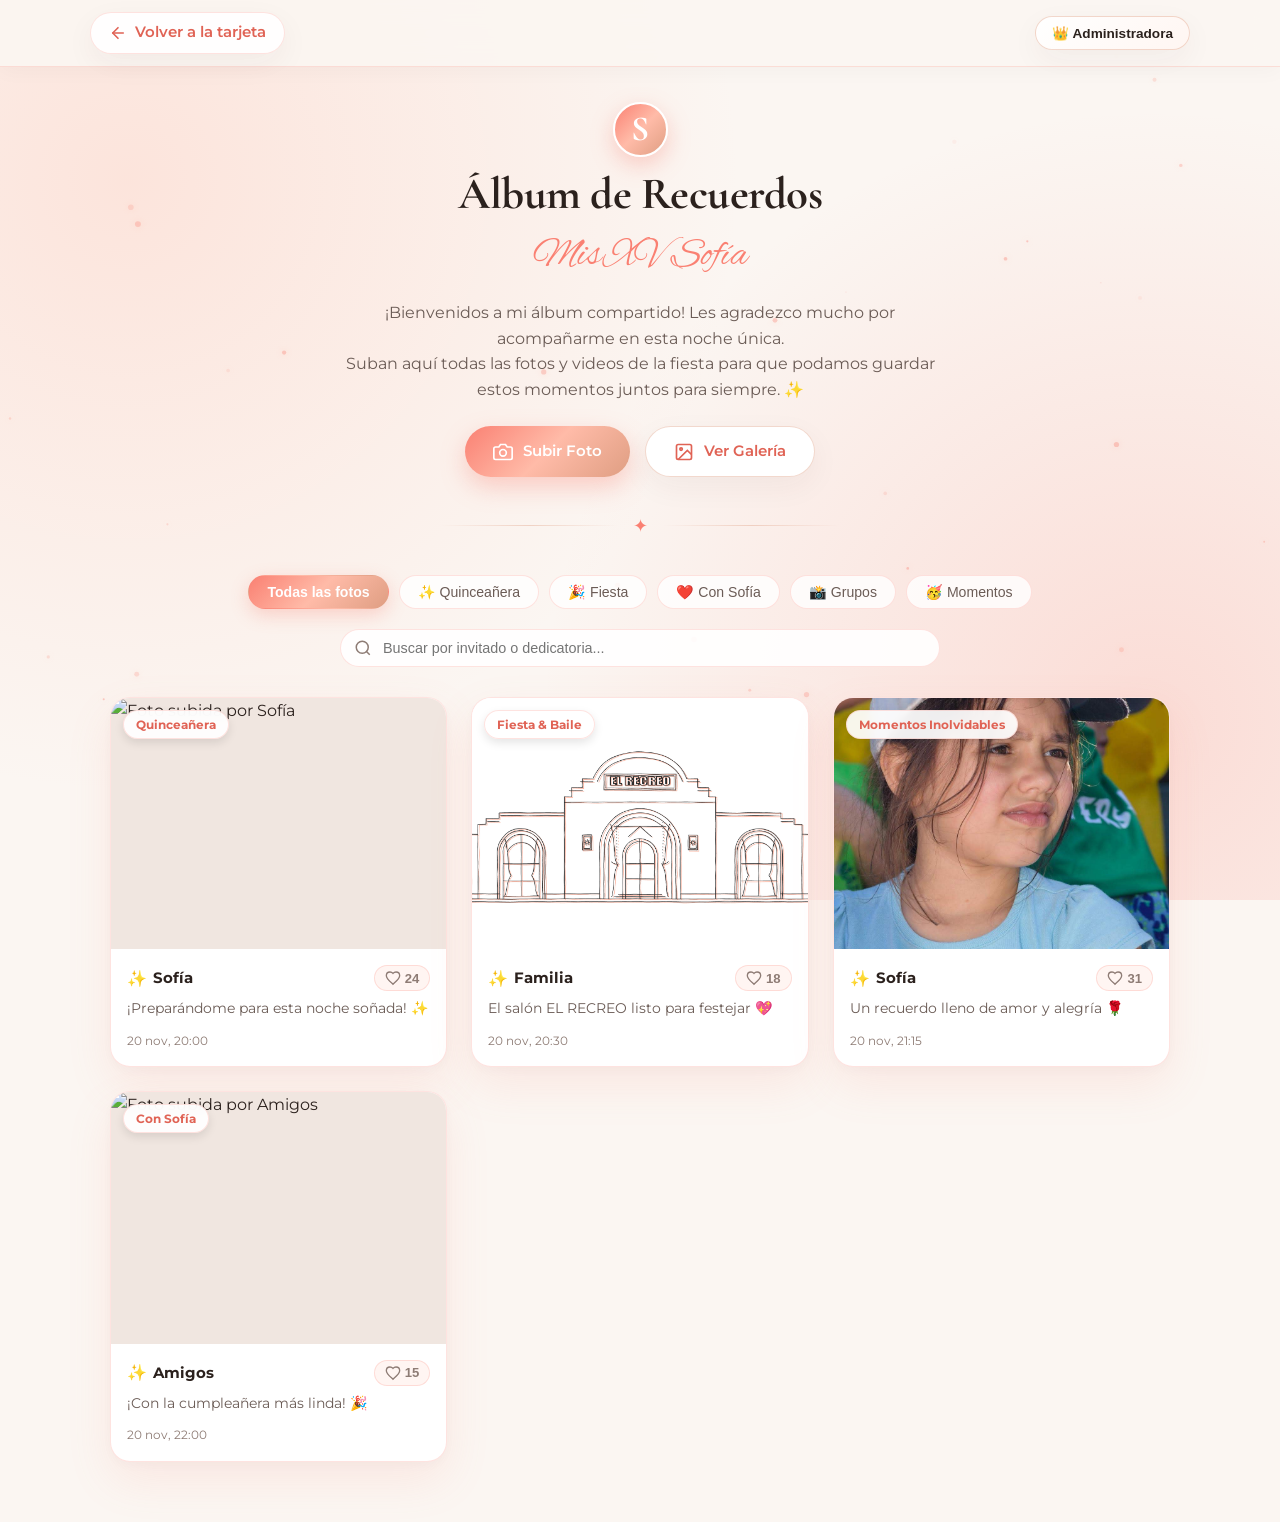
==== commit f5c5ea05: "br*" ====
--- a/album/index.html
+++ b/album/index.html
@@ -54,7 +54,7 @@
         
         <p class="album-intro-text">
             ¡Bienvenidos a mi álbum compartido! Les agradezco mucho por acompañarme en esta noche única. 
-            /n
+            <br>
             Suban aquí todas las fotos y videos de la fiesta para que podamos guardar estos momentos juntos para siempre. ✨
         </p>
 
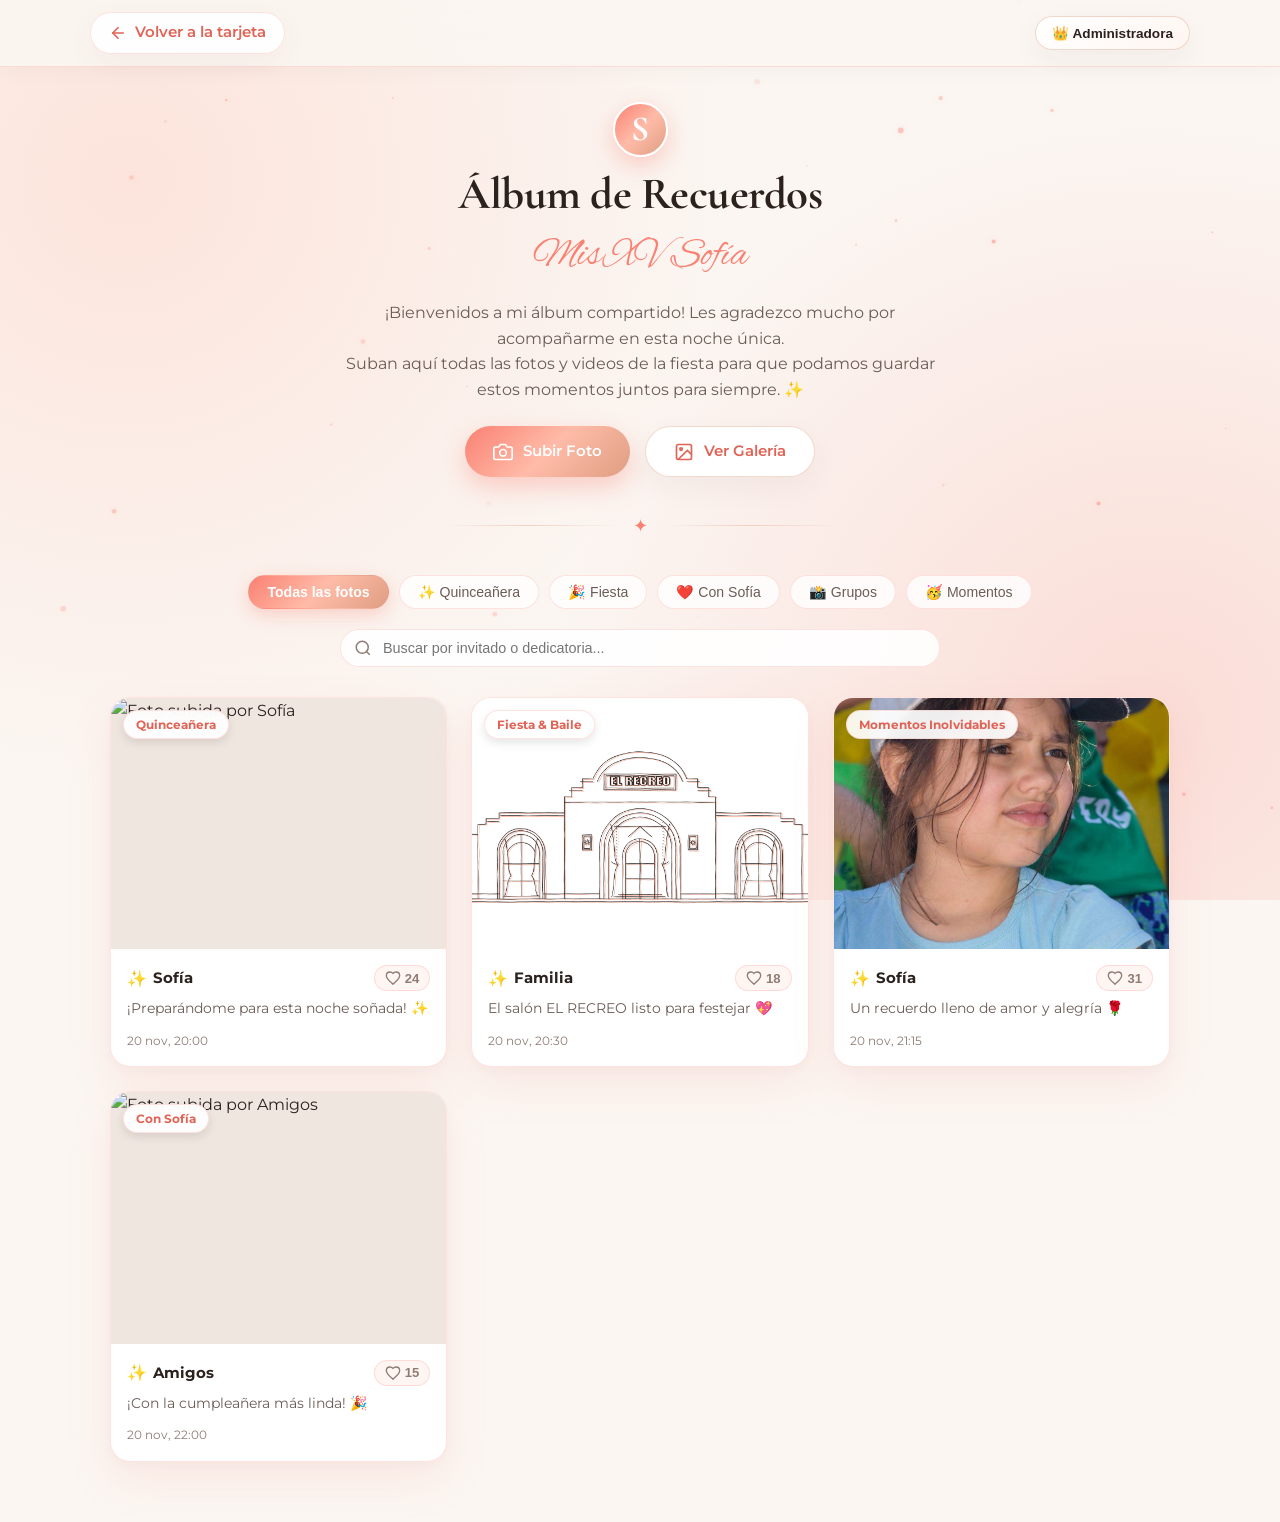
==== commit 5e6d3912: "Album: arreglo eliminar y creo archivo" ====
--- a/album/index.html
+++ b/album/index.html
@@ -163,6 +163,28 @@
 
     <!-- SECCIÓN 2: CONTROLES DE GALERÍA (FILTROS Y BÚSQUEDA) -->
     <div class="gallery-controls-container" id="gallery-section">
+        <!-- Barra de filtros exclusivos de Administradora (Active / Archived / All) -->
+        <div class="admin-filter-bar" id="admin-filter-bar">
+            <div class="admin-filter-label">
+                <span class="admin-filter-icon">👑</span>
+                <span>Filtro Administradora:</span>
+            </div>
+            <div class="admin-status-tabs" role="tablist" aria-label="Filtro de estado de fotos">
+                <button type="button" class="admin-status-tab-btn" data-status="active" title="Ver solo fotos activas">
+                    <span class="admin-tab-dot dot-active"></span>
+                    <span>Active</span>
+                </button>
+                <button type="button" class="admin-status-tab-btn" data-status="archived" title="Ver fotos archivadas">
+                    <span class="admin-tab-dot dot-archived"></span>
+                    <span>Archived</span>
+                </button>
+                <button type="button" class="admin-status-tab-btn active" data-status="all" title="Ver todas las fotos (activas y archivadas)">
+                    <span class="admin-tab-dot dot-all"></span>
+                    <span>All</span>
+                </button>
+            </div>
+        </div>
+
         <div class="filter-tabs">
             <button type="button" class="filter-tab-btn active" data-filter="ALL">Todas las fotos</button>
             <button type="button" class="filter-tab-btn" data-filter="Quinceañera">✨ Quinceañera</button>
--- a/album/style.css
+++ b/album/style.css
@@ -557,6 +557,100 @@
   gap: 20px;
 }
 
+/* Barra de Filtros de Administradora (Active / Archived / All) */
+.admin-filter-bar {
+  display: none;
+  justify-content: center;
+  align-items: center;
+  gap: 14px;
+  flex-wrap: wrap;
+  padding: 10px 20px;
+  background: rgba(255, 255, 255, 0.94);
+  border: 1px solid var(--border-gold);
+  border-radius: 40px;
+  box-shadow: 0 8px 24px rgba(223, 158, 130, 0.2);
+  margin: 0 auto;
+  max-width: 520px;
+  animation: fadeInDown 0.3s ease;
+}
+
+body.admin-mode .admin-filter-bar {
+  display: flex;
+}
+
+.admin-filter-label {
+  display: inline-flex;
+  align-items: center;
+  gap: 6px;
+  font-size: 0.82rem;
+  font-weight: 700;
+  color: var(--primary-dark);
+  text-transform: uppercase;
+  letter-spacing: 0.5px;
+}
+
+.admin-status-tabs {
+  display: inline-flex;
+  align-items: center;
+  background: rgba(251, 246, 242, 0.95);
+  padding: 4px;
+  border-radius: 30px;
+  border: 1px solid var(--border-delicate);
+  gap: 4px;
+}
+
+.admin-status-tab-btn {
+  display: inline-flex;
+  align-items: center;
+  gap: 6px;
+  background: transparent;
+  border: none;
+  padding: 6px 14px;
+  border-radius: 20px;
+  font-size: 0.82rem;
+  font-weight: 600;
+  color: var(--text-muted);
+  cursor: pointer;
+  transition: all 0.25s ease;
+  font-family: var(--font-sans);
+}
+
+.admin-status-tab-btn:hover {
+  color: var(--text-main);
+  background: rgba(255, 187, 168, 0.25);
+}
+
+.admin-status-tab-btn.active {
+  background: var(--gold-gradient);
+  color: #ffffff;
+  box-shadow: 0 4px 12px rgba(250, 128, 114, 0.35);
+}
+
+.admin-tab-dot {
+  width: 7px;
+  height: 7px;
+  border-radius: 50%;
+  display: inline-block;
+  transition: transform 0.2s ease;
+}
+
+.dot-active {
+  background: #10b981;
+}
+
+.dot-archived {
+  background: #f59e0b;
+}
+
+.dot-all {
+  background: #fa8072;
+}
+
+.admin-status-tab-btn.active .admin-tab-dot {
+  background: #ffffff;
+  box-shadow: 0 0 5px rgba(255, 255, 255, 0.9);
+}
+
 .filter-tabs {
   display: flex;
   justify-content: center;
@@ -734,13 +828,23 @@
   transform: scale(1);
 }
 
-/* Tag de Categoría sobre la imagen */
-.photo-category-tag {
+/* Contenedor de Tags sobre la imagen (Categoría y Badge de Archivada) */
+.photo-tags-container {
   position: absolute;
   top: 12px;
   left: 12px;
+  display: flex;
+  flex-direction: column;
+  align-items: flex-start;
+  gap: 6px;
+  z-index: 10;
+  pointer-events: none;
+}
+
+.photo-category-tag {
   background: rgba(255, 255, 255, 0.92);
   backdrop-filter: blur(6px);
+  -webkit-backdrop-filter: blur(6px);
   color: var(--primary-dark);
   font-size: 0.75rem;
   font-weight: 700;
@@ -750,33 +854,96 @@
   border: 1px solid var(--border-delicate);
 }
 
-/* Botón de eliminación solo en Modo Admin */
-.btn-delete-photo {
+/* Badge de foto archivada en modo admin */
+.photo-archived-badge {
+  display: none;
+  align-items: center;
+  gap: 4px;
+  background: rgba(30, 41, 59, 0.92);
+  backdrop-filter: blur(6px);
+  -webkit-backdrop-filter: blur(6px);
+  color: #fbbf24;
+  font-size: 0.7rem;
+  font-weight: 700;
+  padding: 3px 10px;
+  border-radius: 20px;
+  box-shadow: 0 4px 12px rgba(0, 0, 0, 0.25);
+  border: 1px solid rgba(251, 191, 36, 0.5);
+  letter-spacing: 0.5px;
+  text-transform: uppercase;
+}
+
+body.admin-mode .photo-archived-badge {
+  display: inline-flex;
+}
+
+/* Contenedor de acciones de Administradora (Archivar y Eliminar) */
+.admin-photo-actions {
   display: none;
   position: absolute;
   top: 12px;
   right: 12px;
-  background: #e06355;
-  color: #ffffff;
+  gap: 8px;
+  z-index: 12;
+}
+
+body.admin-mode .admin-photo-actions {
+  display: flex;
+  align-items: center;
+}
+
+.btn-admin-action {
   border: none;
   width: 34px;
   height: 34px;
   border-radius: 50%;
   cursor: pointer;
   z-index: 10;
+  box-shadow: 0 4px 12px rgba(0, 0, 0, 0.2);
+  transition: all 0.25s cubic-bezier(0.34, 1.56, 0.64, 1);
+  display: flex;
+  align-items: center;
+  justify-content: center;
+}
+
+/* Botón Archivar */
+.btn-archive-photo {
+  background: #334155;
+  color: #ffffff;
+  border: 1px solid rgba(255, 255, 255, 0.3);
+}
+
+.btn-archive-photo:hover {
+  background: #1e293b;
+  transform: scale(1.15);
+}
+
+/* Estado cuando la foto ya está archivada */
+.btn-archive-photo.is-archived {
+  background: #d97706;
+  color: #ffffff;
+  box-shadow: 0 4px 12px rgba(217, 119, 6, 0.4);
+}
+
+.btn-archive-photo.is-archived:hover {
+  background: #b45309;
+}
+
+/* Botón de eliminación en Modo Admin */
+.btn-delete-photo {
+  background: #e06355;
+  color: #ffffff;
   box-shadow: 0 4px 12px rgba(224, 99, 85, 0.4);
-  transition: all 0.3s ease;
-  align-items: center;
-  justify-content: center;
-}
-
-body.admin-mode .btn-delete-photo {
-  display: flex;
 }
 
 .btn-delete-photo:hover {
   background: #c0392b;
   transform: scale(1.15) rotate(5deg);
+}
+
+body.admin-mode .photo-card.is-archived {
+  border: 1.5px dashed rgba(245, 158, 11, 0.7);
+  background: rgba(255, 251, 235, 0.6);
 }
 
 .photo-card-info {
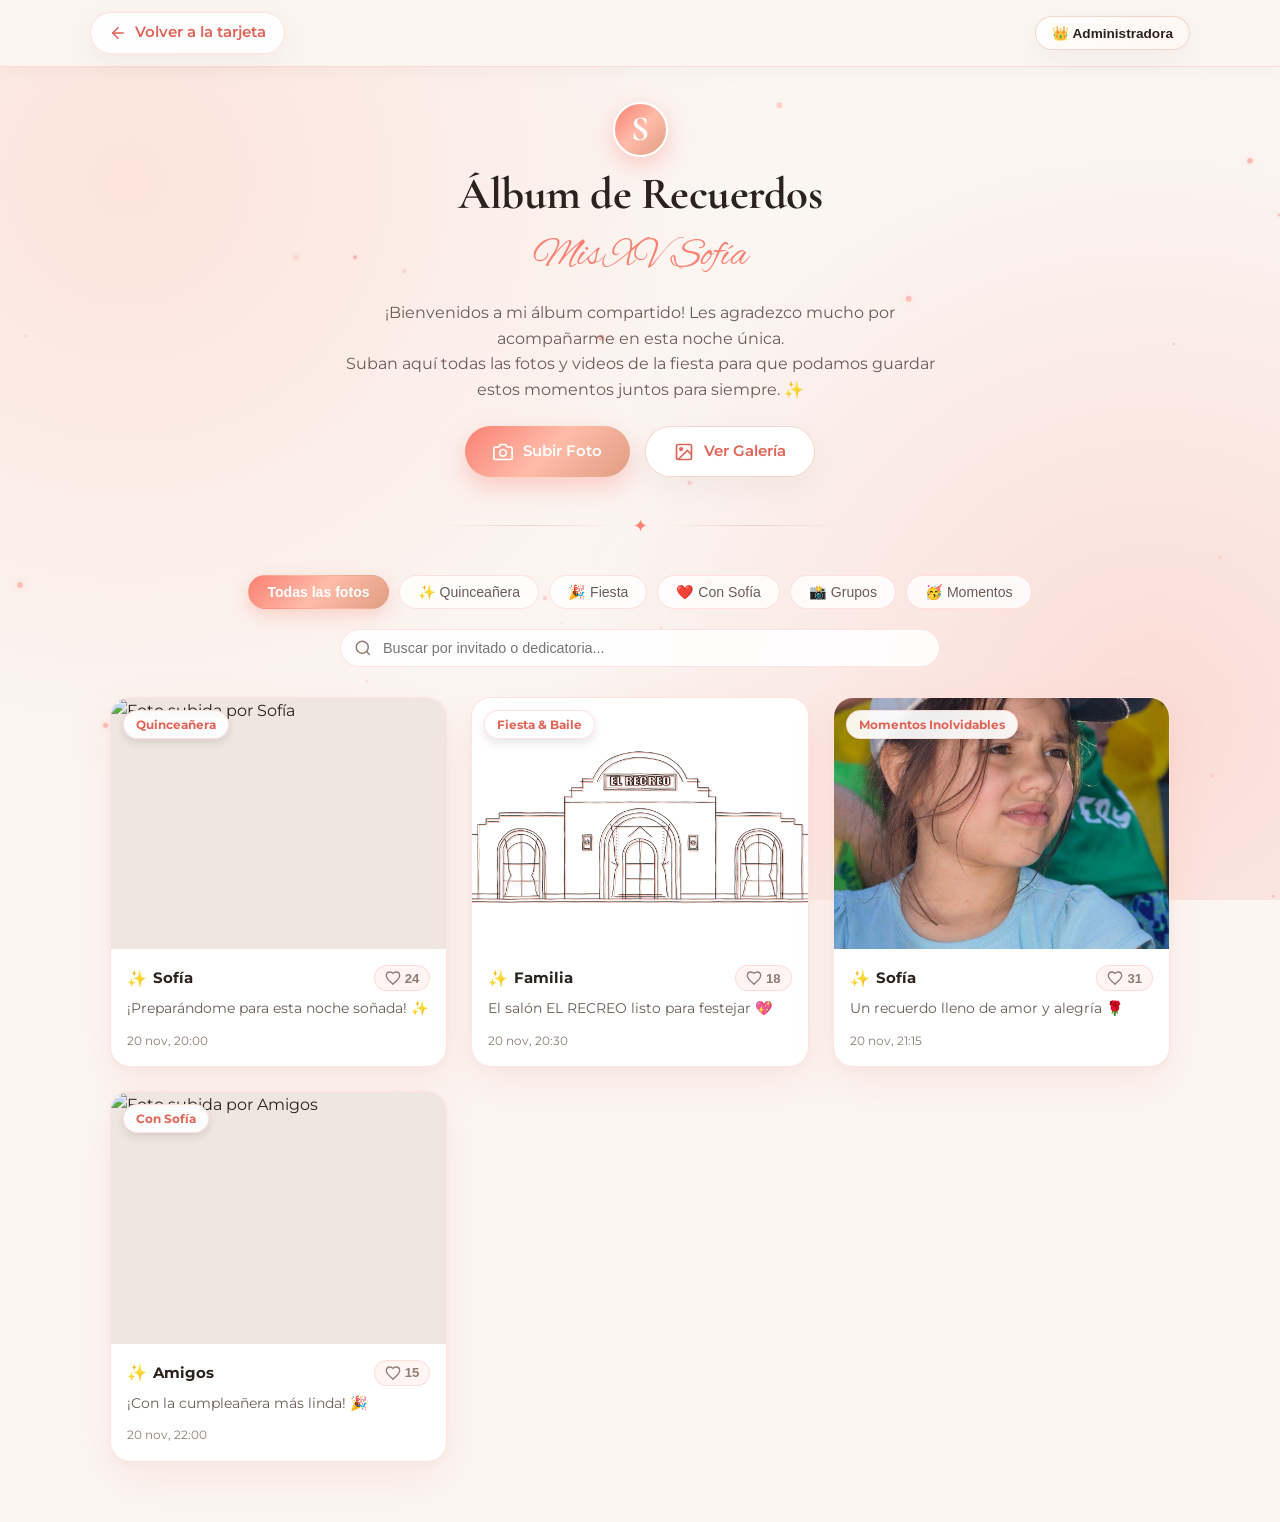
==== commit 6493ca48: "Álbum - Creación y conexión de bd" ====
--- a/album/index.html
+++ b/album/index.html
@@ -320,6 +320,7 @@
     <div class="album-toast" id="album-toast">Mensaje de notificación</div>
 
     <!-- SCRIPT PRINCIPAL DEL ÁLBUM -->
+    <script src="supabase-config.js"></script>
     <script src="album.js"></script>
 </body>
 
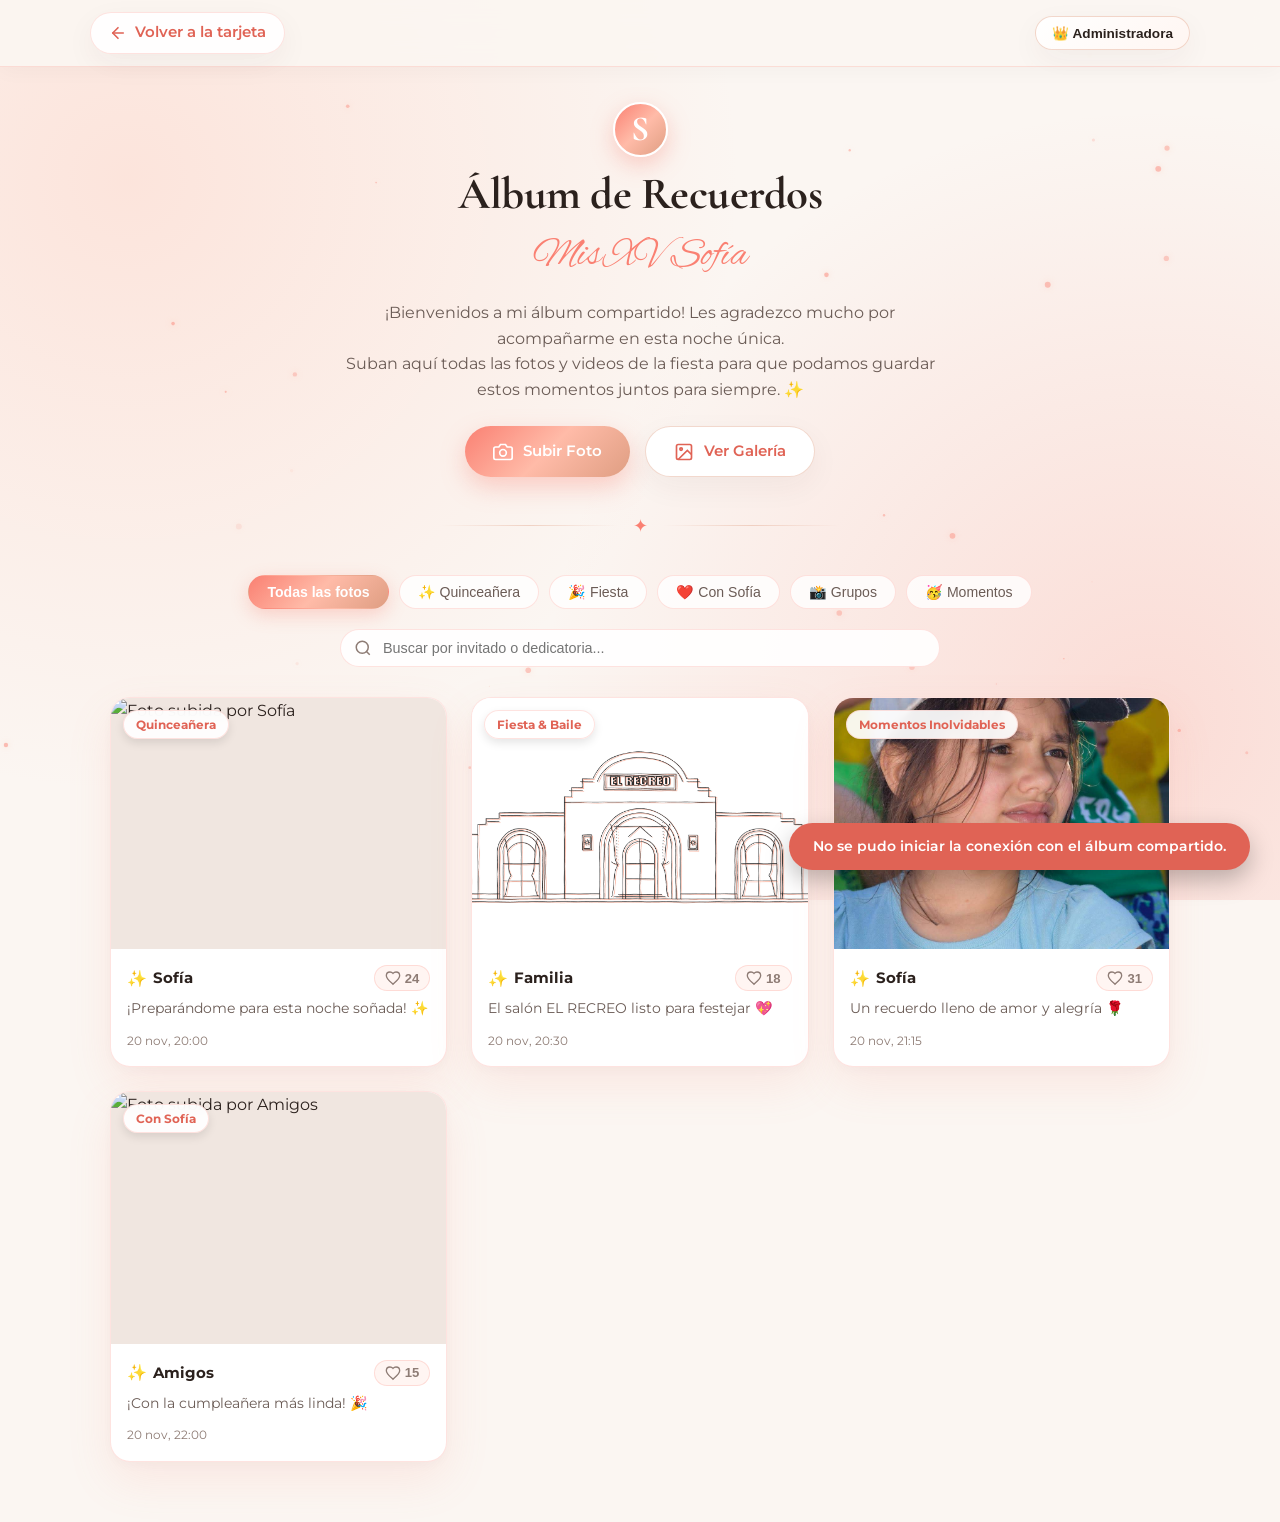
==== commit e5f6f708: "acceso  admin" ====
--- a/album/index.html
+++ b/album/index.html
@@ -263,16 +263,18 @@
 
             <div class="admin-modal-icon">👑</div>
             <h3 class="admin-modal-title">Modo Administradora</h3>
-            <p class="admin-modal-text">Ingresá el PIN de seguridad de Sofía para gestionar y eliminar fotos del álbum.</p>
-
-            <input type="password" id="admin-pin-input" class="pin-input-field" maxlength="8" placeholder="••••" autocomplete="off">
-            
-            <!-- //cambiar mensaje o PIN por defecto aquí (por defecto es 1515) -->
-            <p class="pin-error-msg" id="pin-error-msg">PIN incorrecto. Intentá nuevamente.</p>
-
-            <button type="button" class="btn-cta btn-luxury" id="admin-submit-btn" style="width: 100%;">
-                Ingresar como Administradora
-            </button>
+            <p class="admin-modal-text">Ingresá el PIN de 4 dígitos de administradora para gestionar las fotos compartidas.</p>
+
+            <form id="admin-login-form">
+                <label class="admin-auth-label" for="admin-pin-input">PIN de administradora</label>
+                <input type="password" id="admin-pin-input" class="admin-auth-input" inputmode="numeric" pattern="[0-9]{4}" minlength="4" maxlength="4" autocomplete="off" aria-describedby="admin-auth-error" required>
+
+                <p class="admin-auth-error" id="admin-auth-error" role="alert"></p>
+
+                <button type="submit" class="btn-cta btn-luxury" id="admin-submit-btn" style="width: 100%;">
+                    Ingresar como Administradora
+                </button>
+            </form>
         </div>
     </div>
 
--- a/album/style.css
+++ b/album/style.css
@@ -1212,7 +1212,7 @@
 }
 
 /* ==========================================================================
-   MODAL ADMIN (ACCESO CON CLAVE)
+   MODAL ADMIN (ACCESO SUPABASE)
    ========================================================================== */
 .admin-modal-backdrop {
   position: fixed;
@@ -1277,25 +1277,31 @@
   margin-bottom: 20px;
 }
 
-.pin-input-field {
+.admin-auth-label {
+  display: block;
+  text-align: left;
+  font-size: 0.85rem;
+  font-weight: 600;
+  margin: 0 0 6px;
+}
+
+.admin-auth-input {
   width: 100%;
-  text-align: center;
-  font-size: 1.4rem;
-  letter-spacing: 6px;
-  font-weight: 700;
+  font: inherit;
+  font-size: 1rem;
   padding: 12px;
   border-radius: 12px;
   border: 2px solid var(--border-gold);
-  margin-bottom: 15px;
+  margin-bottom: 14px;
   outline: none;
 }
 
-.pin-input-field:focus {
+.admin-auth-input:focus {
   border-color: var(--primary);
   box-shadow: 0 0 0 4px rgba(250, 128, 114, 0.2);
 }
 
-.pin-error-msg {
+.admin-auth-error {
   color: #e06355;
   font-size: 0.85rem;
   font-weight: 600;
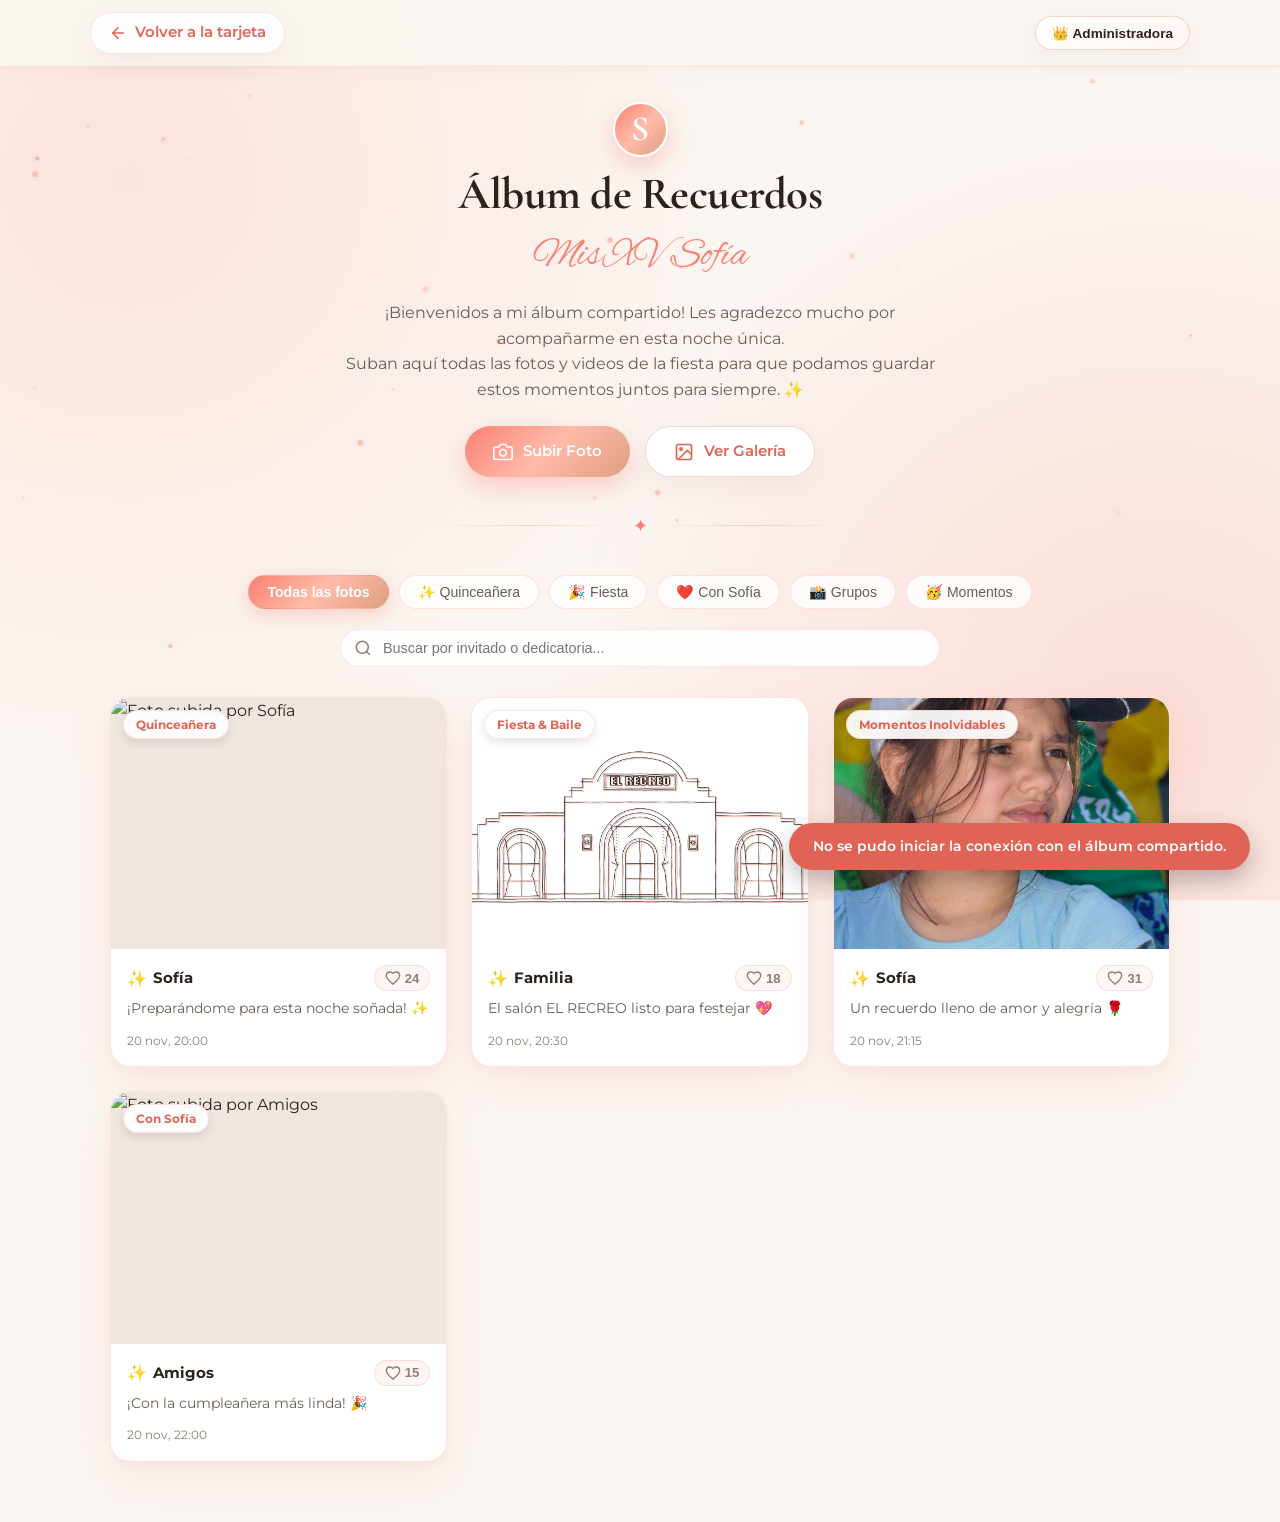
==== commit 6ad95c4a: "Álbum - "select img" desaparece al tener img y aparece "elegir otra"" ====
--- a/album/index.html
+++ b/album/index.html
@@ -138,6 +138,7 @@
                             <!-- //cambiar imagen de previsualización dinámicamente aquí -->
                             <img src="" alt="Vista previa" class="preview-img" id="preview-img">
                             <button type="button" class="btn-remove-preview" id="remove-preview-btn" title="Quitar imagen">&times;</button>
+                            <button type="button" class="btn-change-preview" id="change-preview-btn">cambiar imagen seleccionada</button>
                         </div>
                     </div>
                 </div>
--- a/album/style.css
+++ b/album/style.css
@@ -494,15 +494,20 @@
   cursor: pointer;
 }
 
+.dropzone-box[hidden] {
+  display: none;
+}
+
 /* Vista previa de imagen antes de subir */
 .preview-container {
   display: none;
-  margin-top: 15px;
+  margin-top: 0;
   position: relative;
   border-radius: 12px;
-  overflow: hidden;
   border: 1px solid var(--border-gold);
-  max-height: 220px;
+  padding-bottom: 12px;
+  background: rgba(255, 255, 255, 0.6);
+  text-align: center;
 }
 
 .preview-container.active {
@@ -514,6 +519,7 @@
   height: 200px;
   object-fit: cover;
   display: block;
+  border-radius: 11px 11px 0 0;
 }
 
 .btn-remove-preview {
@@ -536,6 +542,26 @@
 
 .btn-remove-preview:hover {
   background: var(--primary-dark);
+}
+
+.btn-change-preview {
+  margin-top: 12px;
+  padding: 9px 18px;
+  background: #ffffff;
+  border: 1px solid var(--border-delicate);
+  border-radius: 50px;
+  color: var(--primary-dark);
+  font: inherit;
+  font-size: 0.85rem;
+  font-weight: 600;
+  cursor: pointer;
+  transition: all 0.2s ease;
+}
+
+.btn-change-preview:hover {
+  background: var(--primary);
+  border-color: var(--primary);
+  color: #ffffff;
 }
 
 .upload-submit-btn {
